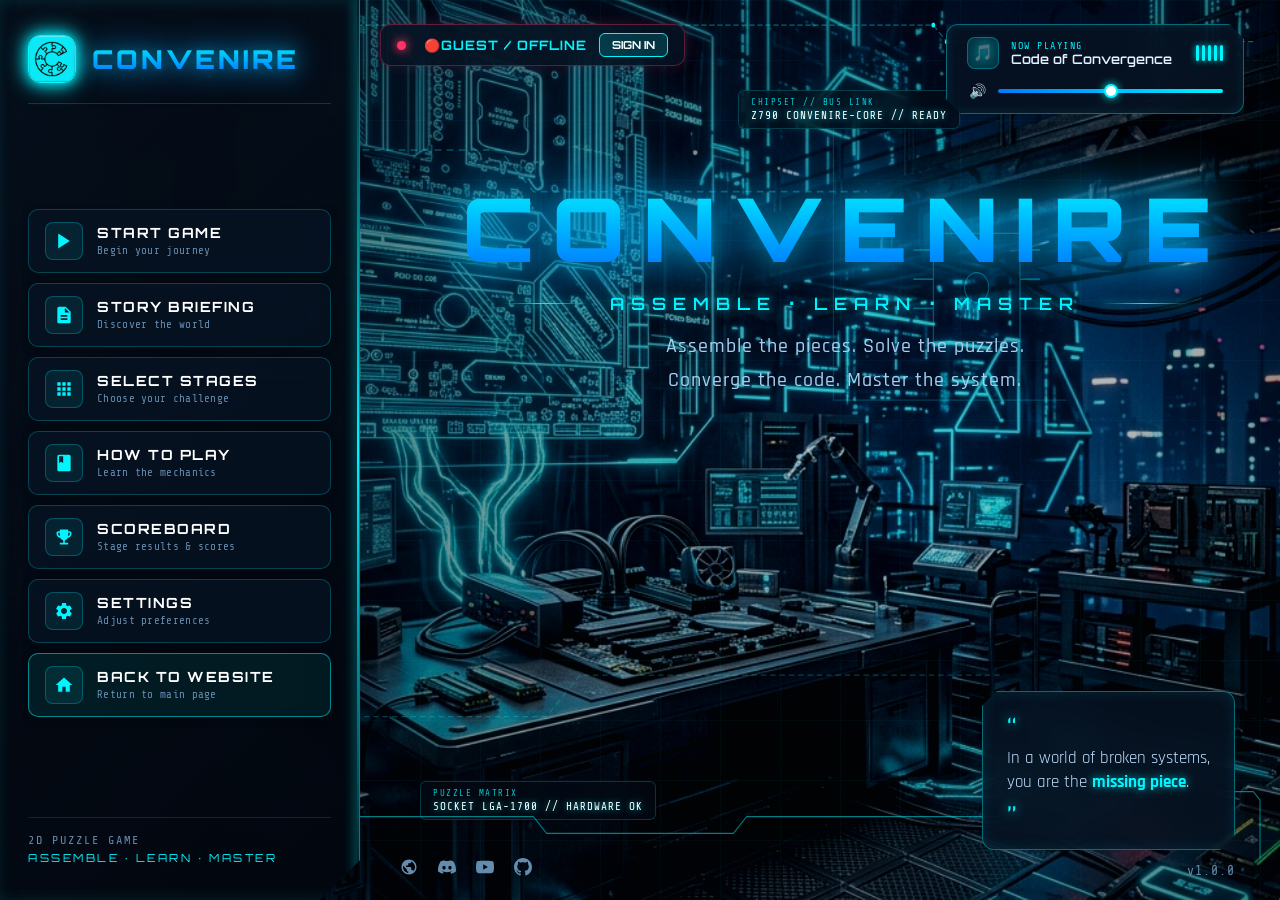
==== game/MainMenu.html @ f2be2317 "Rename game/index.html to MainMenu.html and website/index.html to website.html" ====
<!DOCTYPE html>
<html lang="en">

<head>
    <meta charset="UTF-8">
    <meta name="viewport" content="width=device-width, initial-scale=1.0">
    <title>CONVENIRE · Sci-Fi 2D Puzzle Game</title>
    <!-- Sci-Fi Google Fonts -->
    <link rel="preconnect" href="https://fonts.googleapis.com">
    <link rel="preconnect" href="https://fonts.gstatic.com" crossorigin>
    <link
        href="https://fonts.googleapis.com/css2?family=Orbitron:wght@400;600;700;800;900&family=Rajdhani:wght@500;600;700&family=Share+Tech+Mono&display=swap"
        rel="stylesheet">
    <link rel="stylesheet" href="css/style.css">
</head>

<body>
    <!-- Aura Gradient: "Phantom Arc" Background Container -->
    <div class="aura-bg">
        <div class="aura-layer-1" aria-hidden="true"></div>
        <div class="aura-layer-2" aria-hidden="true"></div>
        <div class="aura-layer-3" aria-hidden="true"></div>

        <!-- Game Content Wrapper (Sits above absolute blur layers) -->
        <div style="position: relative; z-index: 1;">
            <div class="premium-background-container">
                <div class="premium-bg-image">
                    <img src="images/cyber_hardware_bg.png" class="bg-fallback-img" alt="Background">
                </div>
                <video id="menuVideo" class="background-video-ambient" autoplay loop muted playsinline
                    poster="images/cyber_hardware_bg.png">
                    <source src="video/background-video.mp4" type="video/mp4">
                    <source src="video/video2.mp4" type="video/mp4">
                </video>
                <div class="video-overlay"></div>
                <div class="cyber-grid-overlay"></div>

                <!-- Motherboard Circuit Traces & Bus Pathways -->
                <svg class="motherboard-traces-svg" viewBox="0 0 1920 1080" preserveAspectRatio="none">
                    <!-- CPU Bus Pathways -->
                    <path class="trace-path path-animated-1" d="M 400 180 L 750 180 L 800 230 L 1300 230" fill="none"
                        stroke="rgba(0,245,255,0.3)" stroke-width="2" stroke-dasharray="10 8" />
                    <path class="trace-path path-animated-2" d="M 420 860 L 820 860 L 870 810 L 1500 810" fill="none"
                        stroke="rgba(0,245,255,0.25)" stroke-width="1.5" stroke-dasharray="8 6" />
                    <path class="trace-path" d="M 1250 120 L 1250 480 L 1600 480" fill="none"
                        stroke="rgba(0,245,255,0.2)" stroke-width="1.5" />

                    <!-- Motherboard Socket & Chip Pin Nodes -->
                    <g class="ic-chip-pins" opacity="0.35">
                        <rect x="1400" y="280" width="130" height="130" fill="none" stroke="#00f5ff"
                            stroke-width="1.5" />
                        <circle cx="1465" cy="345" r="18" fill="none" stroke="#00f5ff" stroke-width="1.5" />
                        <line x1="1370" y1="300" x2="1400" y2="300" stroke="#00f5ff" stroke-width="2" />
                        <line x1="1370" y1="335" x2="1400" y2="335" stroke="#00f5ff" stroke-width="2" />
                        <line x1="1370" y1="370" x2="1400" y2="370" stroke="#00f5ff" stroke-width="2" />
                        <line x1="1530" y1="300" x2="1560" y2="300" stroke="#00f5ff" stroke-width="2" />
                        <line x1="1530" y1="335" x2="1560" y2="335" stroke="#00f5ff" stroke-width="2" />
                        <line x1="1530" y1="370" x2="1560" y2="370" stroke="#00f5ff" stroke-width="2" />
                    </g>
                </svg>

                <!-- Motherboard Hardware Telemetry Background Readouts -->
                <div class="motherboard-telemetry">
                    <div class="telemetry-item item-top-right">
                        <span class="telemetry-label">CHIPSET // BUS LINK</span>
                        <span class="telemetry-val">Z790 CONVENIRE-CORE // READY</span>
                    </div>
                    <div class="telemetry-item item-bottom-mid">
                        <span class="telemetry-label">PUZZLE MATRIX</span>
                        <span class="telemetry-val">SOCKET LGA-1700 // HARDWARE OK</span>
                    </div>
                </div>
            </div>

            <!-- SVG Futuristic Sci-Fi HUD Wireframe Frame -->
            <svg class="hud-frame-svg" viewBox="0 0 1920 1080" preserveAspectRatio="none">
                <!-- Top right HUD bar accent -->
                <path d="M 380 30 L 1400 30 L 1420 50 L 1880 50" fill="none" stroke="#00f5ff" stroke-width="1.5"
                    opacity="0.4" stroke-dasharray="8 4" />
                <circle cx="1400" cy="30" r="3" fill="#00f5ff" />
                <circle cx="1420" cy="50" r="3" fill="#00f5ff" />

                <!-- Sidebar Outer Glowing HUD Border Line -->
                <path
                    d="M 30 30 L 330 30 L 360 60 L 360 145 L 340 160 L 340 230 L 360 245 L 360 980 L 330 1010 L 160 1010 L 140 1030 L 30 1030 Z"
                    fill="none" stroke="#00f5ff" stroke-width="2" opacity="0.75"
                    filter="drop-shadow(0 0 8px #00f5ff)" />

                <!-- Bottom Footer Wireframe Line -->
                <path
                    d="M 360 980 L 800 980 L 820 1000 L 1100 1000 L 1120 980 L 1500 980 L 1530 950 L 1880 950 L 1890 960 L 1890 1030"
                    fill="none" stroke="#00f5ff" stroke-width="1.5" opacity="0.5" />
            </svg>

            <div id="mapReveal" class="map-reveal hidden">
                <div class="map-reveal-text">Initializing Motherboard Parts...</div>
            </div>

            <audio id="backgroundMusic" loop>
                <source src="audio/kaya ni ah.mp3" type="audio/mpeg">
            </audio>

            <audio id="gameMusic" loop>
                <source src="audio/gameplay-music.mp3" type="audio/mpeg">
            </audio>

            <!-- Top Right Audio Player Widget -->
            <div class="audio-widget" id="audioWidget">
                <div class="audio-info">
                    <div class="audio-icon-badge">
                        <span class="audio-icon">🎵</span>
                    </div>
                    <div class="audio-meta">
                        <span class="audio-status">NOW PLAYING</span>
                        <span class="audio-title" id="audioTrackTitle">Code of Convergence</span>
                    </div>
                    <div class="equalizer-bars" id="equalizerBars">
                        <div class="eq-bar"></div>
                        <div class="eq-bar"></div>
                        <div class="eq-bar"></div>
                        <div class="eq-bar"></div>
                        <div class="eq-bar"></div>
                    </div>
                </div>
                <div class="audio-controls">
                    <button id="widgetMuteBtn" class="widget-mute-btn" title="Toggle Sound">🔊</button>
                    <input type="range" id="widgetVolumeSlider" min="0" max="100" value="50"
                        class="widget-volume-slider">
                </div>
            </div>

            <!-- Main Game Container / Screen -->
            <div class="game-container" id="gameContainer">

                <!-- Main Menu View -->
                <div id="mainMenu" class="main-menu-wrapper">

                    <!-- Left Cyberpunk Navigation Sidebar -->
                    <div class="cyber-sidebar">
                        <div class="sidebar-border-line"></div>

                        <!-- Logo Header -->
                        <div class="sidebar-logo">
                            <div class="logo-icon-box">
                                <img src="images/convenire_logo.png" class="logo-img" alt="CONVENIRE Puzzle Logo">
                            </div>
                            <div class="logo-text-box">
                                <span class="logo-title">CONVENIRE</span>
                            </div>
                        </div>

                        <!-- Navigation Buttons -->
                        <div class="menu-buttons">
                            <button id="startBtn" class="menu-btn">
                                <div class="btn-icon-wrapper">
                                    <svg class="btn-svg-icon" viewBox="0 0 24 24">
                                        <polygon points="5,3 19,12 5,21" fill="currentColor" />
                                    </svg>
                                </div>
                                <div class="btn-text">
                                    <span class="btn-title">START GAME</span>
                                    <span class="btn-sub">Begin your journey</span>
                                </div>
                            </button>

                            <button id="storyBtn" class="menu-btn">
                                <div class="btn-icon-wrapper">
                                    <svg class="btn-svg-icon" viewBox="0 0 24 24">
                                        <path
                                            d="M14 2H6c-1.1 0-1.99.9-1.99 2L4 20c0 1.1.89 2 1.99 2H18c1.1 0 2-.9 2-2V8l-6-6zm2 16H8v-2h8v2zm0-4H8v-2h8v2zm-3-5V3.5L18.5 9H13z"
                                            fill="currentColor" />
                                    </svg>
                                </div>
                                <div class="btn-text">
                                    <span class="btn-title">STORY BRIEFING</span>
                                    <span class="btn-sub">Discover the world</span>
                                </div>
                            </button>

                            <button id="stageSelectBtn" class="menu-btn">
                                <div class="btn-icon-wrapper">
                                    <svg class="btn-svg-icon" viewBox="0 0 24 24">
                                        <path
                                            d="M4 4h4v4H4zm6 0h4v4h-4zm6 0h4v4h-4zM4 10h4v4H4zm6 0h4v4h-4zm6 0h4v4h-4zM4 16h4v4H4zm6 0h4v4h-4zm6 0h4v4h-4z"
                                            fill="currentColor" />
                                    </svg>
                                </div>
                                <div class="btn-text">
                                    <span class="btn-title">SELECT STAGES</span>
                                    <span class="btn-sub">Choose your challenge</span>
                                </div>
                            </button>

                            <button id="aboutBtn" class="menu-btn">
                                <div class="btn-icon-wrapper">
                                    <svg class="btn-svg-icon" viewBox="0 0 24 24">
                                        <path
                                            d="M18 2H6c-1.1 0-2 .9-2 2v16c0 1.1.9 2 2 2h12c1.1 0 2-.9 2-2V4c0-1.1-.9-2-2-2zM6 4h5v8l-2.5-1.5L6 12V4z"
                                            fill="currentColor" />
                                    </svg>
                                </div>
                                <div class="btn-text">
                                    <span class="btn-title">HOW TO PLAY</span>
                                    <span class="btn-sub">Learn the mechanics</span>
                                </div>
                            </button>

                            <button id="scoringBtn" class="menu-btn">
                                <div class="btn-icon-wrapper">
                                    <svg class="btn-svg-icon" viewBox="0 0 24 24">
                                        <path
                                            d="M19 5h-2V3H7v2H5c-1.1 0-2 .9-2 2v1c0 2.55 1.92 4.63 4.39 4.94.63 1.5 1.98 2.63 3.61 2.96V19H7v2h10v-2h-4v-3.1c1.63-.33 2.98-1.46 3.61-2.96C19.08 12.63 21 10.55 21 8V7c0-1.1-.9-2-2-2zM5 8V7h2v3.82C5.84 10.4 5 9.3 5 8zm14 0c0 1.3-.84 2.4-2 2.82V7h2v1z"
                                            fill="currentColor" />
                                    </svg>
                                </div>
                                <div class="btn-text">
                                    <span class="btn-title">SCOREBOARD</span>
                                    <span class="btn-sub">Stage results & scores</span>
                                </div>
                            </button>

                            <button id="settingsBtn" class="menu-btn">
                                <div class="btn-icon-wrapper">
                                    <svg class="btn-svg-icon" viewBox="0 0 24 24">
                                        <path
                                            d="M19.14 12.94c.04-.3.06-.61.06-.94 0-.32-.02-.64-.07-.94l2.03-1.58c.18-.14.23-.41.12-.61l-1.92-3.32c-.12-.22-.37-.29-.59-.22l-2.39.96c-.5-.38-1.03-.7-1.62-.94l-.36-2.54c-.04-.24-.24-.41-.48-.41h-3.84c-.24 0-.43.17-.47.41l-.36 2.54c-.59.24-1.13.57-1.62.94l-2.39-.96c-.22-.08-.47 0-.59.22L2.74 8.87c-.12.21-.08.47.12.61l2.03 1.58c-.05.3-.09.63-.09.94s.02.64.07.94l-2.03 1.58c-.18.14-.23.41-.12.61l1.92 3.32c.12.22.37.29.59.22l2.39-.96c.5.38 1.03.7 1.62.94l.36 2.54c.05.24.24.41.48.41h3.84c.24 0 .44-.17.47-.41l.36-2.54c.59-.24 1.13-.56 1.62-.94l2.39.96c.22.08.47 0 .59-.22l1.92-3.32c.12-.22.07-.47-.12-.61l-2.01-1.58zM12 15.6c-1.98 0-3.6-1.62-3.6-3.6s1.62-3.6 3.6-3.6 3.6 1.62 3.6 3.6-1.62 3.6-3.6 3.6z"
                                            fill="currentColor" />
                                    </svg>
                                </div>
                                <div class="btn-text">
                                    <span class="btn-title">SETTINGS</span>
                                    <span class="btn-sub">Adjust preferences</span>
                                </div>
                            </button>

                            <a href="../website/website.html" class="menu-btn btn-home-nav" id="backToWebsiteBtn"
                                title="Return to Website Home">
                                <div class="btn-icon-wrapper">
                                    <svg class="btn-svg-icon" viewBox="0 0 24 24">
                                        <path d="M10 20v-6h4v6h5v-8h3L12 3 2 12h3v8z" fill="currentColor" />
                                    </svg>
                                </div>
                                <div class="btn-text">
                                    <span class="btn-title">BACK TO WEBSITE</span>
                                    <span class="btn-sub">Return to main page</span>
                                </div>
                            </a>
                        </div>

                        <!-- Sidebar Footer -->
                        <div class="sidebar-footer">
                            <div class="sidebar-tag">2D PUZZLE GAME</div>
                            <div class="sidebar-motto">ASSEMBLE · LEARN · MASTER</div>
                        </div>
                    </div>

                    <!-- Main Hero Showcase Content -->
                    <div class="hero-showcase">
                        <div class="hero-header">
                            <h1 class="main-title">CONVENIRE</h1>
                            <div class="title-divider">
                                <span class="divider-line"></span>
                                <span class="subtitle-text">ASSEMBLE · LEARN · MASTER</span>
                                <span class="divider-line"></span>
                            </div>
                            <div class="tagline-container">
                                <p>Assemble the pieces. Solve the puzzles.</p>
                                <p>Converge the code. Master the system.</p>
                            </div>
                        </div>
                    </div>

                    <!-- Bottom Right Quote Box -->
                    <div class="quote-box">
                        <span class="quote-mark">“</span>
                        <p class="quote-text">
                            In a world of broken systems,<br>
                            you are the <span class="highlight-cyan">missing piece</span>.
                        </p>
                        <span class="quote-mark-end">”</span>
                    </div>

                    <!-- Cyber Footer -->
                    <div class="cyber-footer">
                        <div class="social-links">
                            <a href="#" class="social-icon" title="Website"><svg width="18" height="18"
                                    viewBox="0 0 24 24" fill="currentColor">
                                    <path
                                        d="M12 2C6.48 2 2 6.48 2 12s4.48 10 10 10 10-4.48 10-10S17.52 2 12 2zm-1 17.93c-3.95-.49-7-3.85-7-7.93 0-.62.08-1.21.21-1.79L9 15v1c0 1.1.9 2 2 2v1.93zm6.9-2.54c-.26-.81-1-1.39-1.9-1.39h-1v-3c0-.55-.45-1-1-1H8v-2h2c.55 0 1-.45 1-1V7h2c1.1 0 2-.9 2-2v-.41c2.93 1.19 5 4.06 5 7.41 0 2.08-.8 3.97-2.1 5.39z" />
                                </svg></a>
                            <a href="#" class="social-icon" title="Discord"><svg width="18" height="18"
                                    viewBox="0 0 24 24" fill="currentColor">
                                    <path
                                        d="M20.317 4.37a19.791 19.791 0 0 0-4.885-1.515.074.074 0 0 0-.079.037c-.21.375-.444.864-.608 1.25a18.27 18.27 0 0 0-5.487 0 12.64 12.64 0 0 0-.617-1.25.077.077 0 0 0-.079-.037A19.736 19.736 0 0 0 3.677 4.37a.07.07 0 0 0-.032.027C.533 9.046-.32 13.58.099 18.057a.082.082 0 0 0 .031.057 19.9 19.9 0 0 0 5.993 3.03.078.078 0 0 0 .084-.028c.462-.63.874-1.295 1.226-1.994.021-.041.001-.09-.041-.106a13.107 13.107 0 0 1-1.872-.892.077.077 0 0 1-.008-.128 10.2 10.2 0 0 0 .372-.292.074.074 0 0 1 .077-.01c3.928 1.793 8.18 1.793 12.061 0a.074.074 0 0 1 .078.01c.12.098.246.198.373.292a.077.077 0 0 1-.006.127 12.299 12.299 0 0 1-1.873.892.077.077 0 0 0-.041.107c.36.698.772 1.362 1.225 1.993a.076.076 0 0 0 .084.028 19.839 19.839 0 0 0 6.002-3.03.077.077 0 0 0 .032-.054c.5-5.177-.838-9.674-3.549-13.66a.061.061 0 0 0-.031-.028zM8.02 15.33c-1.183 0-2.157-1.085-2.157-2.419 0-1.333.956-2.419 2.157-2.419 1.21 0 2.176 1.096 2.157 2.42 0 1.333-.956 2.418-2.157 2.418zm7.975 0c-1.183 0-2.157-1.085-2.157-2.419 0-1.333.955-2.419 2.157-2.419 1.21 0 2.176 1.096 2.157 2.42 0 1.333-.946 2.418-2.157 2.418z" />
                                </svg></a>
                            <a href="#" class="social-icon" title="YouTube"><svg width="18" height="18"
                                    viewBox="0 0 24 24" fill="currentColor">
                                    <path
                                        d="M23.498 6.186a3.016 3.016 0 0 0-2.122-2.136C19.505 3.545 12 3.545 12 3.545s-7.505 0-9.377.505A3.017 3.017 0 0 0 .502 6.186C0 8.07 0 12 0 12s0 3.93.502 5.814a3.016 3.016 0 0 0 2.122 2.136c1.871.505 9.376.505 9.376.505s7.505 0 9.377-.505a3.015 3.015 0 0 0 2.122-2.136C24 15.93 24 12 24 12s0-3.93-.502-5.814zM9.545 15.568V8.432L15.818 12l-6.273 3.568z" />
                                </svg></a>
                            <a href="#" class="social-icon" title="GitHub"><svg width="18" height="18"
                                    viewBox="0 0 24 24" fill="currentColor">
                                    <path
                                        d="M12 0C5.37 0 0 5.37 0 12c0 5.31 3.435 9.795 8.205 11.385.6.105.825-.255.825-.57 0-.285-.015-1.23-.015-2.235-3.015.555-3.795-.735-4.035-1.41-.135-.345-.72-1.41-1.23-1.695-.42-.225-1.02-.78-.015-.795.945-.015 1.62.87 1.845 1.23 1.08 1.815 2.805 1.305 3.495.99.105-.78.42-1.305.765-1.605-2.67-.3-5.46-1.335-5.46-5.925 0-1.305.465-2.385 1.23-3.225-.12-.3-.54-1.53.12-3.18 0 0 1.005-.315 3.3 1.23.96-.27 1.98-.405 3-.405s2.04.135 3 .405c2.295-1.56 3.3-1.23 3.3-1.23.66 1.65.24 2.88.12 3.18.765.84 1.23 1.905 1.23 3.225 0 4.605-2.805 5.625-5.475 5.925.435.375.81 1.095.81 2.22 0 1.605-.015 2.895-.015 3.3 0 .315.225.69.825.57A12.02 12.02 0 0 0 24 12c0-6.63-5.37-12-12-12z" />
                                </svg></a>
                        </div>
                        <div class="version-tag">v1.0.0</div>
                    </div>

                </div>

                <!-- Modals and Overlays -->
                <div id="settingsPanel" class="settings-panel hidden">
                    <div class="modal-cyber-frame">
                        <h2>⚙️ SETTINGS</h2>
                        <div class="music-option" id="musicVolumeArea">
                            <span>🎵 BACKGROUND MUSIC</span>
                            <div class="volume-control">
                                <div class="volume-slider-container">
                                    <input type="range" id="volumeSlider" min="0" max="100" value="50"
                                        class="volume-slider">
                                    <span id="volumeValue" class="volume-value">50%</span>
                                </div>
                                <div class="volume-buttons">
                                    <button id="muteBtn" class="volume-btn">🔊 Mute</button>
                                </div>
                            </div>
                        </div>
                        <button class="back-btn" id="backFromSettings">← BACK TO MENU</button>
                    </div>
                </div>

                <div id="stageMenu" class="stage-panel hidden">
                    <div class="modal-cyber-frame select-stage-cyber-frame">
                        <!-- Cyber Reticle Corners -->
                        <div class="hud-corner top-left"></div>
                        <div class="hud-corner top-right"></div>
                        <div class="hud-corner bottom-left"></div>
                        <div class="hud-corner bottom-right"></div>

                        <div class="stage-menu-header">
                            <div class="stage-badge-tag">
                                <span class="pulse-dot"></span>
                                <span>CSS NC II • HARDWARE & NETWORKING SIMULATION DECK</span>
                            </div>
                            <h2 class="stage-menu-title">SELECT TRAINING STAGE</h2>
                            <p class="stage-menu-sub">Choose an assessment module to test component assembly, rear I/O
                                port recognition, or Cat6 network cable crimping.</p>
                        </div>

                        <div class="stage-grid" id="stageGrid"></div>

                        <div class="stage-menu-footer">
                            <button id="backToMenuFromStage" class="cyber-back-btn">
                                <span class="back-arrow">⬅</span>
                                <span class="back-text">RETURN TO MAIN MENU</span>
                                <span class="back-key">[ESC]</span>
                            </button>
                        </div>
                    </div>
                </div>

                <!-- SIMPLE GAME SCOREBOARD MODAL -->
                <div id="scoringPanel" class="scoring-panel hidden">
                    <div class="modal-cyber-frame simple-score-modal-frame">
                        <h2>🏆 HIGH SCORES & RESULTS</h2>

                        <!-- Player Score Card -->
                        <div class="simple-player-card">
                            <div class="simple-player-top">
                                <div class="simple-player-info">
                                    <span class="player-icon" id="playerCardAvatar">👨‍💻</span>
                                    <div>
                                        <h3 id="playerCardName">GUEST TECHNICIAN</h3>
                                        <span class="player-sub-text" id="playerCardMeta">Student ID: Guest</span>
                                    </div>
                                </div>
                                <div class="simple-player-rank" id="playerRankBadgeBox">
                                    <span class="rank-grade" id="playerRankGrade">GRADE C</span>
                                    <span class="rank-title" id="playerRankTitle">Junior Apprentice</span>
                                </div>
                            </div>

                            <!-- 3 Stage Score Rows -->
                            <div class="simple-score-rows">
                                <div class="simple-score-row">
                                    <div class="row-left">
                                        <span class="stage-tag">STAGE 1</span>
                                        <span class="stage-name">Motherboard Assembly</span>
                                    </div>
                                    <div class="row-right">
                                        <span class="stage-score" id="playerStg1Score">0 / 105 PTS</span>
                                        <span class="stage-status status-incomplete" id="playerStg1Status">🔒
                                            Incomplete</span>
                                    </div>
                                </div>

                                <div class="simple-score-row">
                                    <div class="row-left">
                                        <span class="stage-tag">STAGE 2</span>
                                        <span class="stage-name">Back Panel & Ports</span>
                                    </div>
                                    <div class="row-right">
                                        <span class="stage-score" id="playerStg2Score">0 / 250 PTS</span>
                                        <span class="stage-status status-incomplete" id="playerStg2Status">🔒
                                            Incomplete</span>
                                    </div>
                                </div>

                                <div class="simple-score-row">
                                    <div class="row-left">
                                        <span class="stage-tag">STAGE 3</span>
                                        <span class="stage-name">RJ-45 Cable Crimping</span>
                                    </div>
                                    <div class="row-right">
                                        <span class="stage-score" id="playerStg3Score">0 / 100 PTS</span>
                                        <span class="stage-status status-incomplete" id="playerStg3Status">🔒
                                            Incomplete</span>
                                    </div>
                                </div>
                            </div>

                            <!-- Total Score Display -->
                            <div class="simple-total-box">
                                <div class="total-label-box">
                                    <span class="total-label">TOTAL SCORE</span>
                                    <span class="total-max">Max Possible: 300 PTS</span>
                                </div>
                                <div class="total-score-val" id="playerGrandTotal">0 PTS</div>
                            </div>
                        </div>

                        <!-- Simple Stage Points Summary -->
                        <div class="simple-scoring-rules">
                            <div class="rule-chip"><span>🖥️ Stage 1:</span> <strong>100 pts</strong></div>
                            <div class="rule-chip"><span>🔌 Stage 2:</span> <strong>100 pts</strong></div>
                            <div class="rule-chip"><span>✂️ Stage 3:</span> <strong>100 pts</strong></div>
                            <div class="rule-chip highlight-chip"><span>🏆 Total:</span> <strong>300 pts</strong></div>
                        </div>

                        <!-- Top High Scores Leaderboard Table -->
                        <div class="simple-leaderboard-box">
                            <div class="leaderboard-header-row">
                                <span class="leaderboard-title">🥇 CLASSROOM HIGH SCORES</span>
                                <span class="leaderboard-subtitle">Live Student Leaderboard</span>
                            </div>
                            <div class="simple-leaderboard-table-wrap">
                                <table class="simple-lb-table">
                                    <thead>
                                        <tr>
                                            <th>RANK</th>
                                            <th>STUDENT</th>
                                            <th>SEC</th>
                                            <th>STG 1</th>
                                            <th>STG 2</th>
                                            <th>STG 3</th>
                                            <th>TOTAL</th>
                                            <th>GRADE</th>
                                        </tr>
                                    </thead>
                                    <tbody id="simpleLeaderboardList">
                                        <!-- Populated dynamically by script.js -->
                                    </tbody>
                                </table>
                            </div>
                        </div>

                        <div class="back-row">
                            <button class="back-btn" id="backToMenuFromScoring">⬅ BACK TO MENU</button>
                        </div>
                    </div>
                </div>

                <!-- INTERACTIVE ACADEMY TUTORIAL & HOW TO PLAY MODAL -->
                <div id="instructionsPanel" class="instructions-panel hidden">
                    <div class="modal-cyber-frame tutorial-modal-frame">
                        <div class="tut-modal-header">
                            <div class="tut-header-tag">CONVENIRE SYSTEM SERVICING ACADEMY · OPERATION MANUAL</div>
                            <h2 class="tut-modal-title">⚡ HOW TO PLAY & HARDWARE TUTORIAL</h2>
                        </div>

                        <!-- Navigation Tabs -->
                        <div class="tut-tabs-navbar">
                            <button class="tut-tab-btn active" data-tab="tabStage1">🖥️ STAGE 1: MOTHERBOARD</button>
                            <button class="tut-tab-btn" data-tab="tabStage2">🔌 STAGE 2: REAR I/O PORTS</button>
                            <button class="tut-tab-btn" data-tab="tabStage3">✂️ STAGE 3: CABLE CRIMPING</button>
                            <button class="tut-tab-btn" data-tab="tabControls">🎮 CONTROLS & RULES</button>
                            <button class="tut-tab-btn" data-tab="tabScoring">🏆 SCORING SYSTEM</button>
                        </div>

                        <!-- TAB 1: STAGE 1 (MOTHERBOARD ASSEMBLY) -->
                        <div class="tut-tab-pane active" id="tabStage1">
                            <div class="tut-pane-grid">
                                <div class="tut-guide-content">
                                    <div class="tut-section-title">STAGE 1: MOTHERBOARD HARDWARE SPEEDRUN</div>
                                    <p class="tut-desc-text">Drag physical computer hardware from the inventory dock and
                                        mount them into exact corresponding motherboard sockets. The faster you drop
                                        correct
                                        components before time runs out, the higher your speed bonus score!</p>

                                    <div class="tut-key-specs-grid">
                                        <div class="tut-spec-card">
                                            <div class="spec-card-icon">🧠</div>
                                            <div class="spec-card-info">
                                                <strong>Intel Core i9 Desktop CPU</strong>
                                                <span>Socket: LGA-1700 Central Matrix. Align triangle corner.</span>
                                            </div>
                                        </div>
                                        <div class="tut-spec-card">
                                            <div class="spec-card-icon">⚡</div>
                                            <div class="spec-card-info">
                                                <strong>DDR5 High-Speed RAM</strong>
                                                <span>Slots: Dual Channel DIMM slots next to the CPU socket.</span>
                                            </div>
                                        </div>
                                        <div class="tut-spec-card">
                                            <div class="spec-card-icon">🎮</div>
                                            <div class="spec-card-info">
                                                <strong>GeForce RTX Dedicated GPU</strong>
                                                <span>Slot: Primary PCIe x16 Reinforced Steel Slot.</span>
                                            </div>
                                        </div>
                                        <div class="tut-spec-card">
                                            <div class="spec-card-icon">🔌</div>
                                            <div class="spec-card-info">
                                                <strong>Power & SATA Links</strong>
                                                <span>24-Pin ATX Power, 4-Pin CPU 12V EPS, and SATA 6Gbps Data
                                                    Cable.</span>
                                            </div>
                                        </div>
                                    </div>
                                </div>

                                <div class="tut-live-demo-viewport">
                                    <div class="demo-viewport-box" id="stage1DemoBox">
                                        <div class="demo-viewport-badge">LIVE HAND SIMULATION</div>
                                        <div class="demo-motherboard-sim">
                                            <div class="demo-dock-col">
                                                <div class="demo-hardware-item" id="simCpuItem">
                                                    <img src="images/cpu.png" alt="CPU">
                                                    <span>Core i9</span>
                                                </div>
                                                <div class="demo-hardware-item" id="simRamItem">
                                                    <img src="images/RAM.png" alt="RAM">
                                                    <span>DDR5 RAM</span>
                                                </div>
                                                <div class="demo-hardware-item" id="simGpuItem">
                                                    <img src="images/GPU.png" alt="GPU">
                                                    <span>RTX GPU</span>
                                                </div>
                                            </div>
                                            <div class="demo-board-target-area">
                                                <div class="demo-drop-socket" id="simCpuSocket"
                                                    data-name="CPU SOCKET (LGA-1700)">
                                                    <span>CPU SOCKET</span>
                                                </div>
                                                <div class="demo-drop-socket" id="simRamSocket"
                                                    data-name="DDR5 DIMM_A2">
                                                    <span>DIMM_A2</span>
                                                </div>
                                                <div class="demo-drop-socket" id="simGpuSocket"
                                                    data-name="PCIe 5.0 x16">
                                                    <span>PCIe x16</span>
                                                </div>
                                            </div>
                                        </div>
                                        <button class="btn-launch-demo" id="btnRunStage1Demo">
                                            <span>✋</span> WATCH ANIMATED HAND DEMO
                                        </button>
                                    </div>
                                </div>
                            </div>
                        </div>

                        <!-- TAB 2: STAGE 2 (BACK PANEL CHALLENGE) -->
                        <div class="tut-tab-pane" id="tabStage2">
                            <div class="tut-pane-grid">
                                <div class="tut-guide-content">
                                    <div class="tut-section-title">STAGE 2: REAR I/O BACK PANEL SPEEDRUN</div>
                                    <p class="tut-desc-text">Identify and connect 10 peripheral cables to the rear
                                        motherboard shield. The faster you drop correct components before time runs out,
                                        the higher your speed bonus score!</p>

                                    <div class="tut-key-specs-grid">
                                        <div class="tut-spec-card">
                                            <div class="spec-card-icon">🖱️</div>
                                            <div class="spec-card-info">
                                                <strong>PS/2 Mouse & Keyboard</strong>
                                                <span>Color-coded mini-DIN: Purple = Keyboard, Green = Mouse.</span>
                                            </div>
                                        </div>
                                        <div class="tut-spec-card">
                                            <div class="spec-card-icon">📺</div>
                                            <div class="spec-card-info">
                                                <strong>HDMI, DVI & VGA Video</strong>
                                                <span>Digital HDMI/DVI and Analog DE-15 15-pin Blue VGA port.</span>
                                            </div>
                                        </div>
                                        <div class="tut-spec-card">
                                            <div class="spec-card-icon">🌐</div>
                                            <div class="spec-card-info">
                                                <strong>Ethernet & USB 2.0/3.0</strong>
                                                <span>RJ-45 8P8C Network Jack & Universal Serial Bus ports.</span>
                                            </div>
                                        </div>
                                        <div class="tut-spec-card">
                                            <div class="spec-card-icon">🎧</div>
                                            <div class="spec-card-info">
                                                <strong>3.5mm HD Audio Jacks</strong>
                                                <span>Lime Green = Stereo Line Out/Speakers, Pink = Microphone
                                                    In.</span>
                                            </div>
                                        </div>
                                    </div>
                                </div>

                                <div class="tut-live-demo-viewport">
                                    <div class="demo-viewport-box" id="stage2DemoBox">
                                        <div class="demo-viewport-badge">LIVE HAND SIMULATION</div>
                                        <div class="demo-motherboard-sim">
                                            <div class="demo-dock-col">
                                                <div class="demo-hardware-item" id="simUsbItem">
                                                    <img src="images/usb.png" alt="USB">
                                                    <span>USB 3.0</span>
                                                </div>
                                                <div class="demo-hardware-item" id="simHdmiItem">
                                                    <img src="images/hdmi.png" alt="HDMI">
                                                    <span>HDMI</span>
                                                </div>
                                                <div class="demo-hardware-item" id="simEthItem">
                                                    <img src="images/ethernet.png" alt="LAN">
                                                    <span>Ethernet</span>
                                                </div>
                                            </div>
                                            <div class="demo-board-target-area">
                                                <div class="demo-drop-socket" id="simUsbSocket"
                                                    data-name="USB 3.0 Port">
                                                    <span>USB PORT</span>
                                                </div>
                                                <div class="demo-drop-socket" id="simHdmiSocket"
                                                    data-name="HDMI 2.1 Output">
                                                    <span>HDMI OUT</span>
                                                </div>
                                                <div class="demo-drop-socket" id="simEthSocket"
                                                    data-name="RJ-45 Gigabit LAN">
                                                    <span>LAN RJ-45</span>
                                                </div>
                                            </div>
                                        </div>
                                        <button class="btn-launch-demo" id="btnRunStage2Demo">
                                            <span>✋</span> WATCH BACK PANEL DEMO
                                        </button>
                                    </div>
                                </div>
                            </div>
                        </div>

                        <!-- TAB 3: STAGE 3 (RJ-45 CABLE CRIMPING) -->
                        <div class="tut-tab-pane" id="tabStage3">
                            <div class="tut-pane-full">
                                <div class="tut-section-title">STAGE 3: 5-STEP RJ-45 MODULAR CABLE CRIMPING</div>
                                <p class="tut-desc-text">Simulate authentic NCII standard network cable fabrication
                                    following the official T568B telecommunications standard.</p>

                                <div class="crimping-steps-carousel">
                                    <div class="crimp-step-card">
                                        <div class="crimp-step-num">STEP 01</div>
                                        <h4>STRIP JACKET</h4>
                                        <p>Rotate cable stripper around outer PVC sheath. Carefully slide off jacket
                                            without nicking the 4 twisted copper pairs.</p>
                                    </div>
                                    <div class="crimp-step-card">
                                        <div class="crimp-step-num">STEP 02</div>
                                        <h4>UNPAIR & ALIGN</h4>
                                        <p>Untwist wire pairs and arrange left-to-right according to
                                            <strong>T568B</strong>:
                                        </p>
                                        <div class="t568b-wire-list">
                                            <span class="wire-tag tag-wo">1. W-Org</span>
                                            <span class="wire-tag tag-o">2. Orange</span>
                                            <span class="wire-tag tag-wg">3. W-Grn</span>
                                            <span class="wire-tag tag-b">4. Blue</span>
                                            <span class="wire-tag tag-wb">5. W-Blu</span>
                                            <span class="wire-tag tag-g">6. Green</span>
                                            <span class="wire-tag tag-wbr">7. W-Brn</span>
                                            <span class="wire-tag tag-br">8. Brown</span>
                                        </div>
                                    </div>
                                    <div class="crimp-step-card">
                                        <div class="crimp-step-num">STEP 03</div>
                                        <h4>FLUSH TRIM</h4>
                                        <p>Flatten wires into a parallel ribbon and cut flush at a 90° angle, leaving
                                            exactly 1/2 inch (12-14mm) exposed length.</p>
                                    </div>
                                    <div class="crimp-step-card">
                                        <div class="crimp-step-num">STEP 04</div>
                                        <h4>PLUG INSERTION</h4>
                                        <p>Slide aligned wires into transparent RJ-45 8P8C modular plug with golden pins
                                            facing up until copper reaches the tip.</p>
                                    </div>
                                    <div class="crimp-step-card">
                                        <div class="crimp-step-num">STEP 05</div>
                                        <h4>RATCHET CRIMP</h4>
                                        <p>Insert plug into 8P die and squeeze ratchet handles firmly until tool
                                            completes full cycle to drive gold pins into copper conductors.</p>
                                    </div>
                                </div>
                            </div>
                        </div>

                        <!-- TAB 4: CONTROLS & SHORTCUTS -->
                        <div class="tut-tab-pane" id="tabControls">
                            <div class="tut-pane-full">
                                <div class="tut-section-title">COMMAND HOTKEYS & GAMEPLAY RULES</div>
                                <div class="shortcuts-grid">
                                    <div class="shortcut-card">
                                        <span class="shortcut-key">SPACEBAR</span>
                                        <div class="shortcut-desc">
                                            <strong>Master Power Trigger</strong>
                                            <span>Initiates motherboard boot sequence and validates all placed
                                                components.</span>
                                        </div>
                                    </div>
                                    <div class="shortcut-card">
                                        <span class="shortcut-key">R</span>
                                        <div class="shortcut-desc">
                                            <strong>Reset Stage</strong>
                                            <span>Clears component placements and returns hardware to inventory.</span>
                                        </div>
                                    </div>
                                    <div class="shortcut-card">
                                        <span class="shortcut-key">S</span>
                                        <div class="shortcut-desc">
                                            <strong>Story Briefing</strong>
                                            <span>Opens lore briefing dialogue for the current hardware mission.</span>
                                        </div>
                                    </div>
                                    <div class="shortcut-card">
                                        <span class="shortcut-key">ESC</span>
                                        <div class="shortcut-desc">
                                            <strong>Return to Menu</strong>
                                            <span>Exits stage and returns to the Convenire main hub.</span>
                                        </div>
                                    </div>
                                    <div class="shortcut-card">
                                        <span class="shortcut-key">MOUSE DRAG</span>
                                        <div class="shortcut-desc">
                                            <strong>Hardware Placement</strong>
                                            <span>Click and drag hardware components from dock into matching motherboard
                                                slots.</span>
                                        </div>
                                    </div>
                                    <div class="shortcut-card">
                                        <span class="shortcut-key">ENTER</span>
                                        <div class="shortcut-desc">
                                            <strong>Next Stage</strong>
                                            <span>Proceed to the next stage upon achieving victory.</span>
                                        </div>
                                    </div>
                                </div>
                            </div>
                        </div>

                        <!-- TAB 5: SCORING MATRIX & GRADING -->
                        <div class="tut-tab-pane" id="tabScoring">
                            <div class="tut-pane-full">
                                <div class="tut-section-title">🏆 SCORING FORMULAS & MAXIMUM POINT MATRIX</div>
                                <p class="tut-desc-text">Each stage awards points based on precision and mastery.
                                    The total maximum possible score is <strong>300 Points</strong>.</p>

                                <div class="tut-key-specs-grid" style="margin-top: 15px;">
                                    <div class="tut-spec-card">
                                        <div class="spec-card-icon">🖥️</div>
                                        <div class="spec-card-info">
                                            <strong>Stage 1: Motherboard (100 pts max)</strong>
                                            <span>+5 pts per socket + up to +5 Speed Bonus (70 pts max) + 10 pts POST +
                                                up to +20 Time Bonus!</span>
                                        </div>
                                    </div>
                                    <div class="tut-spec-card">
                                        <div class="spec-card-icon">🔌</div>
                                        <div class="spec-card-info">
                                            <strong>Stage 2: Rear I/O (100 pts max)</strong>
                                            <span>+4 pts per port + up to +3 Speed Bonus (70 pts max) + 10 pts POST + up
                                                to +20 Time Bonus!</span>
                                        </div>
                                    </div>
                                    <div class="tut-spec-card">
                                        <div class="spec-card-icon">✂️</div>
                                        <div class="spec-card-info">
                                            <strong>Stage 3: RJ45 Crimping (100 pts max)</strong>
                                            <span>+3 pts per pin (48 pts) + 12 pts Continuity Pass + 8 pts per Quiz Q
                                                (40 pts max).</span>
                                        </div>
                                    </div>
                                    <div class="tut-spec-card" style="border-color: var(--cyan-primary);">
                                        <div class="spec-card-icon">🌟</div>
                                        <div class="spec-card-info">
                                            <strong>Grand Total: 300 Points (100%)</strong>
                                            <span>Score 270+ pts to earn the prestigious Master Systems Architect
                                                title!</span>
                                        </div>
                                    </div>
                                </div>
                            </div>
                        </div>

                        <!-- Modal Footer -->
                        <div class="tut-modal-footer">
                            <button class="tut-back-btn" id="backToMenuFromIns">⬅ BACK TO MENU</button>
                        </div>
                    </div>
                </div>
            </div>

            <!-- User Session Top Badge -->
            <div id="userSessionBadge" class="user-session-badge user-offline">
                <span class="status-pulse-dot offline"></span>
                <span id="userBadgeText" class="badge-text">🔴 GUEST / OFFLINE</span>
                <button id="userAuthBtn" class="user-auth-btn">SIGN IN</button>
            </div>

            <!-- AUTHENTICATION MODAL (STUDENT / ADMIN LOGIN & REGISTRATION) -->
            <div id="authModal" class="auth-overlay hidden">
                <div class="auth-modal-box">
                    <button class="auth-close-btn" id="closeAuthModal">×</button>

                    <div class="auth-header-tag">NCII · SYSTEMS SERVICING TRAINER</div>
                    <h1 class="auth-modal-title" id="authTitle">CONVENIRE</h1>
                    <p class="auth-subtitle" id="authSubtitle">Assemble. Connect. Terminate. Sign In to continue.</p>

                    <!-- UNIFIED LOGIN FORM (STUDENT & ADMIN AUTO-ROLE IDENTIFICATION) -->
                    <form id="unifiedLoginForm" class="auth-form">
                        <div id="loginErrorMessage" class="auth-error-badge hidden">
                            <span class="error-icon">⚠️</span>
                            <span id="loginErrorText" class="error-text">Invalid credentials!</span>
                        </div>

                        <div class="form-group">
                            <label class="form-label">USERNAME</label>
                            <input type="text" id="loginUsername" class="auth-input"
                                placeholder="Username or Student ID" required autocomplete="off">
                        </div>
                        <div class="form-group">
                            <label class="form-label">PASSWORD</label>
                            <input type="password" id="loginPassword" class="auth-input" placeholder="••••••••"
                                required>
                        </div>
                        <button type="submit" class="auth-submit-btn" id="loginSubmitBtn">SIGN IN</button>
                        <div class="auth-switch-text">
                            Don't have a student account? <a href="#" class="auth-link" id="switchToRegister">Create
                                Student Account</a>
                        </div>
                    </form>

                    <!-- Create Account (Student Registration) Form -->
                    <form id="registerForm" class="auth-form hidden">
                        <div class="form-row-2">
                            <div class="form-group">
                                <label class="form-label">FIRST NAME</label>
                                <input type="text" id="regFirstName" class="auth-input" placeholder="First Name"
                                    required>
                            </div>
                            <div class="form-group">
                                <label class="form-label">LAST NAME</label>
                                <input type="text" id="regLastName" class="auth-input" placeholder="Last Name" required>
                            </div>
                        </div>
                        <div class="form-group">
                            <label class="form-label">STUDENT ID</label>
                            <input type="text" id="regStudentId" class="auth-input" placeholder="Student ID" required>
                        </div>
                        <div class="form-group">
                            <label class="form-label">SECTION</label>
                            <select id="regSection" class="auth-select" required>
                                <option value="" disabled selected>Select Section</option>
                                <option value="1A">1A</option>
                                <option value="1B">1B</option>
                                <option value="1C">1C</option>
                                <option value="2A">2A</option>
                                <option value="2B">2B</option>
                                <option value="2C">2C</option>
                                <option value="3A">3A</option>
                                <option value="3B">3B</option>
                                <option value="4A">4A</option>
                                <option value="4B">4B</option>
                            </select>
                        </div>
                        <div class="form-group">
                            <label class="form-label">PASSWORD</label>
                            <input type="password" id="regPass" class="auth-input" placeholder="••••••••" required>
                        </div>
                        <div class="form-group">
                            <label class="form-label">CONFIRM PASSWORD</label>
                            <input type="password" id="regConfirmPass" class="auth-input" placeholder="••••••••"
                                required>
                            <span class="input-note">Must match the password above.</span>
                        </div>
                        <button type="submit" class="auth-submit-btn">CREATE ACCOUNT</button>
                        <div class="auth-switch-text">
                            Already have an account? <a href="#" class="auth-link" id="switchToLogin">Sign In</a>
                        </div>
                    </form>

                    <div class="auth-modal-footer">CONVENIRE SYSTEM SERVICING TRAINER · ROLE-BASED ACCESS CONTROL</div>
                </div>
            </div>

            <!-- Custom Cyber Alert Modal (In-Game Notice) -->
            <div class="custom-alert" id="alertBox">
                <div class="custom-alert-box">
                    <div class="alert-icon-ring" id="alertIconRing">⚡</div>
                    <h2 id="alertTitle">SYSTEM ALERT</h2>
                    <p id="alertMsg">Message goes here</p>
                    <button class="alert-confirm-btn" id="alertConfirmBtn" onclick="closeAlert()">ACKNOWLEDGE</button>
                </div>
            </div>

            <!-- Custom Cyber Confirm Modal (In-Game Confirmation e.g. Log Out) -->
            <div class="custom-alert" id="confirmModalBox">
                <div class="custom-alert-box confirm-box">
                    <div class="alert-icon-ring" id="confirmIconRing"
                        style="border-color: #ff3366; color: #ff3366; text-shadow: 0 0 10px #ff3366;">⚠️</div>
                    <h2 id="confirmTitle" style="color: #ff3366;">LOG OUT CONFIRMATION</h2>
                    <p id="confirmMsg">Logged in as Player. Would you like to Log Out?</p>
                    <div class="confirm-btn-row">
                        <button class="confirm-action-btn" id="confirmOkBtn">LOG OUT</button>
                        <button class="confirm-cancel-btn" id="confirmCancelBtn">CANCEL</button>
                    </div>
                </div>
            </div>

            <script src="javascript/storyEngine.js?v=20261002b"></script>
            <script src="javascript/authEngine.js?v=20261002b"></script>
            <script src="javascript/tutorialEngine.js?v=20261002b"></script>
            <script src="javascript/cyberVideoEngine.js?v=20261002b"></script>
            <script src="javascript/script.js?v=20261002b"></script>
</body>

</html>
---- game/css/style.css ----
/* CONVENIRE - Ultra-Premium Sci-Fi Cyberpunk UI Design System */

* {
    box-sizing: border-box;
    margin: 0;
    padding: 0;
    user-select: none;
}

/* Utility: hide elements toggled by JavaScript */
.hidden {
    display: none !important;
}

:root {
    --cyan-primary: #00f5ff;
    --cyan-glow: rgba(0, 245, 255, 0.75);
    --blue-accent: #007bff;
    --blue-glow: rgba(0, 123, 255, 0.5);
    --bg-dark: #02060e;
    --panel-bg: rgba(6, 16, 30, 0.88);
    --border-cyan: rgba(0, 245, 255, 0.4);
    --text-muted: #648cae;
    --text-bright: #e2f1ff;
    --font-heading: 'Orbitron', system-ui, sans-serif;
    --font-body: 'Rajdhani', system-ui, sans-serif;
    --font-mono: 'Share Tech Mono', monospace;
}

body,
html {
    width: 100vw;
    min-height: 100vh;
    background-color: #100e0b !important;
    font-family: var(--font-body);
    color: var(--text-bright);
}

/* Phantom Arc - Aura Gradient Background System */
.aura-bg {
    position: relative;
    overflow: hidden;
    min-height: 100vh;
    width: 100%;
    /* NO background-color - layers blend against body */
}

/* Layer 1 - screen */
.aura-layer-1 {
    position: absolute;
    inset: 0;
    background: radial-gradient(ellipse 120% 145% at 50% -50%, rgba(0, 0, 0, 0) 60%, rgb(12, 24, 210) 78%, rgba(0, 0, 0, 0) 85%);
    mix-blend-mode: screen;
    filter: blur(72px);
    transform: translateZ(0);
    will-change: transform;
    pointer-events: none;
    z-index: 0;
}

/* Layer 2 - screen */
.aura-layer-2 {
    position: absolute;
    inset: 0;
    background: radial-gradient(ellipse 120% 145% at 50% -50%, rgba(0, 0, 0, 0) 55%, rgba(12, 24, 210, 0.4) 80%, rgba(0, 0, 0, 0) 100%);
    mix-blend-mode: screen;
    filter: blur(252px);
    opacity: 0.9;
    transform: translateZ(0);
    will-change: transform;
    pointer-events: none;
    z-index: 0;
}

/* Layer 3 - lighten */
.aura-layer-3 {
    position: absolute;
    inset: 0;
    background: radial-gradient(ellipse 120% 145% at 50% -50%, rgba(0, 0, 0, 0) 83.5%, #c8a8a6 84.5%, rgba(0, 0, 0, 0) 85.5%);
    mix-blend-mode: lighten;
    filter: blur(72px);
    opacity: 0.8;
    transform: translateZ(0);
    will-change: transform;
    pointer-events: none;
    z-index: 0;
}

@media (max-width: 768px) {
    .aura-layer-1 {
        filter: blur(50px);
    }

    .aura-layer-2 {
        filter: blur(175px);
    }

    .aura-layer-3 {
        filter: blur(50px);
    }
}

/* PREMIUM FUTURISTIC 3D BACKGROUND LAYER */
.premium-background-container {
    position: fixed;
    inset: 0;
    z-index: -5;
    overflow: hidden;
}

.premium-bg-image {
    position: absolute;
    inset: 0;
    width: 100%;
    height: 100%;
    background-image: url('../images/cyber_hardware_bg.png'), url('../images/premium_bg.png');
    background-size: cover;
    background-position: center center;
    background-repeat: no-repeat;
    filter: brightness(0.92) contrast(1.15) saturate(1.1);
    transform: scale(1.04);
    animation: slowZoom 30s ease-in-out infinite alternate;
}

.bg-fallback-img {
    width: 100%;
    height: 100%;
    object-fit: cover;
    display: block;
}

@keyframes slowZoom {
    0% {
        transform: scale(1.03);
    }

    100% {
        transform: scale(1.12);
    }
}

.background-video-ambient {
    position: absolute;
    inset: 0;
    width: 100%;
    height: 100%;
    object-fit: cover;
    mix-blend-mode: screen;
    opacity: 0.55;
    z-index: -1;
    filter: contrast(1.1) brightness(1.05);
}

.video-overlay {
    position: absolute;
    inset: 0;
    background: radial-gradient(circle at 70% 50%, rgba(3, 10, 20, 0.15) 0%, rgba(1, 4, 10, 0.75) 100%);
    z-index: 0;
}

.cyber-grid-overlay {
    position: absolute;
    inset: 0;
    background-image:
        linear-gradient(rgba(0, 245, 255, 0.03) 1px, transparent 1px),
        linear-gradient(90deg, rgba(0, 245, 255, 0.03) 1px, transparent 1px);
    background-size: 60px 60px;
    pointer-events: none;
    z-index: 1;
}

/* MOTHERBOARD CIRCUIT TRACES & TELEMETRY DESIGN */
.motherboard-traces-svg {
    position: absolute;
    inset: 0;
    width: 100%;
    height: 100%;
    pointer-events: none;
    z-index: 2;
}

.path-animated-1 {
    animation: traceDash 12s linear infinite;
}

.path-animated-2 {
    animation: traceDash 16s linear infinite reverse;
}

@keyframes traceDash {
    0% {
        stroke-dashoffset: 200;
    }

    100% {
        stroke-dashoffset: 0;
    }
}

.motherboard-telemetry {
    position: absolute;
    inset: 0;
    pointer-events: none;
    z-index: 3;
    font-family: var(--font-mono);
}

.telemetry-item {
    position: absolute;
    display: flex;
    flex-direction: column;
    gap: 2px;
    background: rgba(4, 12, 22, 0.65);
    border: 1px solid rgba(0, 245, 255, 0.2);
    border-radius: 6px;
    padding: 6px 12px;
    backdrop-filter: blur(8px);
}

.item-top-right {
    top: 90px;
    right: 320px;
}

.item-bottom-mid {
    bottom: 80px;
    left: 420px;
}

.telemetry-label {
    font-size: 9px;
    color: var(--cyan-primary);
    letter-spacing: 1.5px;
    opacity: 0.8;
}

.telemetry-val {
    font-size: 11px;
    color: #ffffff;
    letter-spacing: 1px;
    text-shadow: 0 0 6px var(--cyan-glow);
}

/* SVG HUD FRAME WIREFRAME OVERLAY */
.hud-frame-svg {
    position: fixed;
    inset: 0;
    width: 100vw;
    height: 100vh;
    pointer-events: none;
    z-index: 10;
}

.hidden {
    display: none !important;
}

/* TOP RIGHT AUDIO PLAYER WIDGET */
.audio-widget {
    position: fixed;
    top: 24px;
    right: 36px;
    z-index: 100;
    display: flex;
    flex-direction: column;
    gap: 8px;
    background: rgba(6, 18, 34, 0.85);
    border: 1px solid var(--border-cyan);
    border-radius: 12px;
    padding: 12px 20px;
    backdrop-filter: blur(20px);
    box-shadow: 0 0 25px rgba(0, 245, 255, 0.2), inset 0 0 12px rgba(0, 245, 255, 0.1);
    clip-path: polygon(0 0, calc(100% - 15px) 0, 100% 15px, 100% 100%, 15px 100%, 0 calc(100% - 15px));
}

.audio-info {
    display: flex;
    align-items: center;
    gap: 12px;
}

.audio-icon-badge {
    width: 32px;
    height: 32px;
    border-radius: 8px;
    background: rgba(0, 245, 255, 0.15);
    border: 1px solid rgba(0, 245, 255, 0.3);
    display: flex;
    align-items: center;
    justify-content: center;
}

.audio-icon {
    font-size: 16px;
    color: var(--cyan-primary);
    filter: drop-shadow(0 0 6px var(--cyan-primary));
}

.audio-meta {
    display: flex;
    flex-direction: column;
}

.audio-status {
    font-family: var(--font-mono);
    font-size: 10px;
    color: var(--cyan-primary);
    letter-spacing: 1.5px;
}

.audio-title {
    font-family: var(--font-heading);
    font-size: 13px;
    font-weight: 600;
    color: var(--text-bright);
}

/* Equalizer Animated Bars */
.equalizer-bars {
    display: flex;
    align-items: flex-end;
    gap: 3px;
    height: 16px;
    margin-left: 12px;
}

.eq-bar {
    width: 3px;
    height: 100%;
    background: var(--cyan-primary);
    box-shadow: 0 0 6px var(--cyan-primary);
    border-radius: 2px;
    animation: eqPulse 1.2s infinite ease-in-out alternate;
}

.eq-bar:nth-child(1) {
    animation-delay: 0.1s;
}

.eq-bar:nth-child(2) {
    animation-delay: 0.3s;
}

.eq-bar:nth-child(3) {
    animation-delay: 0.5s;
}

.eq-bar:nth-child(4) {
    animation-delay: 0.2s;
}

.eq-bar:nth-child(5) {
    animation-delay: 0.4s;
}

@keyframes eqPulse {
    0% {
        height: 20%;
    }

    100% {
        height: 100%;
    }
}

.audio-controls {
    display: flex;
    align-items: center;
    gap: 10px;
    margin-top: 4px;
}

.widget-mute-btn {
    background: transparent;
    border: none;
    color: var(--cyan-primary);
    font-size: 14px;
    cursor: pointer;
    padding: 2px;
    box-shadow: none !important;
}

.widget-volume-slider {
    flex: 1;
    height: 4px;
    -webkit-appearance: none;
    appearance: none;
    background: linear-gradient(90deg, var(--blue-accent), var(--cyan-primary));
    border-radius: 4px;
    outline: none;
}

.widget-volume-slider::-webkit-slider-thumb {
    -webkit-appearance: none;
    width: 14px;
    height: 14px;
    border-radius: 50%;
    background: #ffffff;
    border: 2px solid var(--cyan-primary);
    box-shadow: 0 0 8px var(--cyan-primary);
    cursor: pointer;
}

/* MAIN GAME CONTAINER */
.game-container {
    width: 100vw;
    height: 100vh;
    position: relative;
    z-index: 20;
}

.main-menu-wrapper {
    width: 100%;
    height: 100%;
    display: flex;
}

/* LEFT CYBERPUNK NAVIGATION SIDEBAR */
.cyber-sidebar {
    position: fixed;
    top: 0;
    left: 0;
    bottom: 0;
    width: 360px;
    background: linear-gradient(135deg, rgba(5, 14, 26, 0.94) 0%, rgba(2, 6, 14, 0.97) 100%);
    border-right: 1px solid var(--border-cyan);
    backdrop-filter: blur(24px);
    z-index: 100;
    padding: 35px 28px;
    display: flex;
    flex-direction: column;
    justify-content: space-between;
    box-shadow: 10px 0 35px rgba(0, 0, 0, 0.8), inset -2px 0 15px rgba(0, 245, 255, 0.12);
    clip-path: polygon(0 0, 100% 0, 100% calc(100% - 40px), calc(100% - 40px) 100%, 0 100%);
}

.sidebar-border-line {
    position: absolute;
    top: 0;
    right: 0;
    width: 2px;
    height: 100%;
    background: linear-gradient(180deg, transparent, var(--cyan-primary), transparent);
    box-shadow: 0 0 12px var(--cyan-primary);
}

/* LOGO HEADER */
.sidebar-logo {
    display: flex;
    align-items: center;
    gap: 16px;
    margin-bottom: 25px;
    padding-bottom: 20px;
    border-bottom: 1px solid rgba(0, 245, 255, 0.2);
}

.logo-icon-box {
    width: 48px;
    height: 48px;
    filter: drop-shadow(0 0 10px var(--cyan-primary));
    display: flex;
    align-items: center;
    justify-content: center;
}

.logo-img {
    width: 100%;
    height: 100%;
    object-fit: cover;
    border-radius: 12px;
    border: 1.5px solid var(--cyan-primary);
    box-shadow: 0 0 12px var(--cyan-glow);
    transition: transform 0.3s ease, box-shadow 0.3s ease;
}

.sidebar-logo:hover .logo-img {
    transform: scale(1.08) rotate(3deg);
    box-shadow: 0 0 20px var(--cyan-primary);
}

.logo-title {
    font-family: var(--font-heading);
    font-size: 26px;
    font-weight: 900;
    letter-spacing: 3px;
    background: linear-gradient(180deg, #00f2fe 0%, #0072ff 100%);
    -webkit-background-clip: text;
    background-clip: text;
    -webkit-text-fill-color: transparent;
    filter: drop-shadow(0 0 16px rgba(0, 114, 255, 0.7)) drop-shadow(0 0 8px rgba(0, 242, 254, 0.5));
}

/* ===================================================
   COHESIVE CYBER NAVIGATION MENU BUTTONS (NO GLOW)
   =================================================== */
.menu-buttons {
    display: flex;
    flex-direction: column;
    gap: 10px;
    width: 100%;
}

.menu-btn {
    display: flex;
    align-items: center;
    gap: 14px;
    width: 100%;
    padding: 12px 16px;
    background: rgba(8, 20, 38, 0.7);
    border: 1.5px solid rgba(0, 245, 255, 0.22);
    border-radius: 10px;
    color: var(--text-muted);
    cursor: pointer;
    transition: all 0.2s cubic-bezier(0.2, 0.8, 0.2, 1);
    text-align: left;
    position: relative;
    overflow: hidden;
    backdrop-filter: blur(10px);
    box-shadow: 0 2px 8px rgba(0, 0, 0, 0.3) !important;
    text-shadow: none !important;
    text-decoration: none;
}

.menu-btn::before {
    content: '';
    position: absolute;
    top: 0;
    left: 0;
    width: 3.5px;
    height: 100%;
    background: var(--cyan-primary);
    opacity: 0;
    transition: opacity 0.2s ease;
}

.menu-btn:hover {
    background: rgba(0, 245, 255, 0.12);
    border-color: rgba(0, 245, 255, 0.6);
    color: #ffffff;
    transform: translateX(6px);
    box-shadow: 0 2px 10px rgba(0, 0, 0, 0.4) !important;
}

.menu-btn:hover::before {
    opacity: 1;
}

.menu-btn:hover .btn-icon-wrapper {
    border-color: var(--cyan-primary);
    transform: scale(1.04);
}

.menu-btn:hover .btn-sub {
    color: var(--cyan-primary);
}

/* UNIFIED ACTIVE STATE (NO GLOW) */
.menu-btn.active {
    background: rgba(0, 245, 255, 0.18);
    border-color: var(--cyan-primary);
    color: #ffffff;
    box-shadow: 0 2px 10px rgba(0, 0, 0, 0.4) !important;
    text-shadow: none !important;
}

.menu-btn.active::before {
    opacity: 1;
    width: 4px;
}

.menu-btn.active .btn-icon-wrapper {
    background: var(--cyan-primary);
    color: #000000;
    border-color: #ffffff;
    box-shadow: none !important;
}

.menu-btn.active .btn-title {
    color: #ffffff;
    text-shadow: none !important;
}

.menu-btn.active .btn-sub {
    color: #a5f3fc;
    text-shadow: none !important;
}

/* COHESIVE BUTTON COMPONENT ELEMENTS */
.btn-icon-wrapper {
    width: 38px;
    height: 38px;
    border-radius: 8px;
    background: rgba(0, 245, 255, 0.08);
    border: 1px solid rgba(0, 245, 255, 0.25);
    display: flex;
    align-items: center;
    justify-content: center;
    font-size: 16px;
    color: var(--cyan-primary);
    flex-shrink: 0;
    transition: all 0.2s ease;
    box-shadow: none !important;
}

.btn-svg-icon {
    width: 20px;
    height: 20px;
    fill: currentColor;
    filter: none !important;
}

.btn-text {
    display: flex;
    flex-direction: column;
}

.btn-title {
    font-family: var(--font-heading);
    font-size: 14px;
    font-weight: 700;
    letter-spacing: 1.5px;
    color: #ffffff;
    line-height: 1.2;
    text-shadow: none !important;
}

.btn-sub {
    font-family: var(--font-mono);
    font-size: 11px;
    color: var(--text-muted);
    margin-top: 2px;
    letter-spacing: 0.3px;
    line-height: 1.2;
    text-shadow: none !important;
}

/* SIDEBAR FOOTER */
.sidebar-footer {
    margin-top: 20px;
    padding-top: 15px;
    border-top: 1px solid rgba(0, 245, 255, 0.15);
}

.sidebar-tag {
    font-family: var(--font-mono);
    font-size: 12px;
    color: var(--text-muted);
    letter-spacing: 2px;
}

.sidebar-motto {
    font-family: var(--font-heading);
    font-size: 11px;
    color: var(--cyan-primary);
    letter-spacing: 2.5px;
    margin-top: 4px;
}

/* HERO SHOWCASE AREA */
.hero-showcase {
    margin-left: 360px;
    width: calc(100vw - 360px);
    height: 100vh;
    display: flex;
    flex-direction: column;
    align-items: center;
    justify-content: flex-start;
    position: relative;
    padding-top: 180px;
    padding-left: 50px;
    text-align: center;
}

.hero-header {
    z-index: 10;
    display: flex;
    flex-direction: column;
    align-items: center;
}

.main-title {
    font-family: var(--font-heading);
    font-size: 88px;
    font-weight: 900;
    letter-spacing: 18px;
    background: linear-gradient(180deg, #00f2fe 0%, #0072ff 100%);
    -webkit-background-clip: text;
    background-clip: text;
    -webkit-text-fill-color: transparent;
    filter: drop-shadow(0 0 30px rgba(0, 114, 255, 0.75)) drop-shadow(0 0 15px rgba(0, 242, 254, 0.65));
    margin: 0;
    line-height: 1.1;
}

.title-divider {
    display: flex;
    align-items: center;
    justify-content: center;
    gap: 20px;
    margin: 16px 0 14px;
}

.divider-line {
    width: 90px;
    height: 1.5px;
    background: linear-gradient(90deg, transparent, var(--cyan-primary), transparent);
    box-shadow: 0 0 10px var(--cyan-primary);
}

.subtitle-text {
    font-family: var(--font-heading);
    font-size: 17px;
    font-weight: 600;
    letter-spacing: 7px;
    color: var(--cyan-primary);
    text-shadow: 0 0 12px var(--cyan-glow);
}

.tagline-container p {
    font-family: var(--font-body);
    font-size: 20px;
    font-weight: 500;
    color: #a8cded;
    line-height: 1.6;
    letter-spacing: 1px;
    margin: 2px 0;
}

/* CYBER OPERATOR / ACTIVE PLAYER HERO DISPLAY */
.hero-player-badge {
    margin-top: 25px;
    display: inline-flex;
    flex-direction: column;
    align-items: center;
    gap: 6px;
    padding: 10px 28px;
    background: rgba(6, 20, 38, 0.85);
    border: 1px solid var(--border-cyan);
    border-radius: 30px;
    backdrop-filter: blur(16px);
    box-shadow: 0 0 25px rgba(0, 245, 255, 0.25), inset 0 0 15px rgba(0, 245, 255, 0.1);
    transition: all 0.3s ease;
    animation: badgeGlowPulse 3s ease-in-out infinite alternate;
}

@keyframes badgeGlowPulse {
    0% {
        box-shadow: 0 0 15px rgba(0, 245, 255, 0.2), inset 0 0 10px rgba(0, 245, 255, 0.08);
        border-color: rgba(0, 245, 255, 0.4);
    }

    100% {
        box-shadow: 0 0 30px rgba(0, 245, 255, 0.45), inset 0 0 20px rgba(0, 245, 255, 0.2);
        border-color: rgba(0, 245, 255, 0.8);
    }
}

.hero-player-tag {
    font-family: var(--font-heading);
    font-size: 11px;
    letter-spacing: 3px;
    color: var(--cyan-primary);
    opacity: 0.9;
    font-weight: 700;
    text-transform: uppercase;
}

.hero-player-info {
    display: flex;
    align-items: center;
    gap: 10px;
}

.hero-player-icon {
    font-size: 16px;
    filter: drop-shadow(0 0 8px var(--cyan-primary));
}

.hero-player-name {
    font-family: var(--font-heading);
    font-size: 18px;
    font-weight: 800;
    letter-spacing: 2px;
    color: #ffffff;
    text-shadow: 0 0 14px var(--cyan-glow);
}

/* BOTTOM RIGHT QUOTE BOX */
.quote-box {
    position: fixed;
    bottom: 50px;
    right: 45px;
    z-index: 90;
    background: rgba(6, 18, 34, 0.85);
    border: 1px solid var(--border-cyan);
    border-radius: 12px;
    padding: 18px 24px;
    max-width: 380px;
    backdrop-filter: blur(16px);
    box-shadow: 0 0 30px rgba(0, 0, 0, 0.7), inset 0 0 15px rgba(0, 245, 255, 0.1);
    clip-path: polygon(15px 0, 100% 0, 100% calc(100% - 15px), calc(100% - 15px) 100%, 0 100%, 0 15px);
}

.quote-mark,
.quote-mark-end {
    font-family: var(--font-heading);
    font-size: 26px;
    color: var(--cyan-primary);
    filter: drop-shadow(0 0 6px var(--cyan-primary));
}

.quote-text {
    font-family: var(--font-body);
    font-size: 17px;
    color: #c4e2ff;
    line-height: 1.45;
    margin: 4px 0;
}

.highlight-cyan {
    color: var(--cyan-primary);
    font-weight: 700;
    text-shadow: 0 0 10px var(--cyan-glow);
}

/* CYBER FOOTER */
.cyber-footer {
    position: fixed;
    bottom: 18px;
    left: 400px;
    right: 45px;
    display: flex;
    justify-content: space-between;
    align-items: center;
    z-index: 90;
}

.social-links {
    display: flex;
    gap: 20px;
}

.social-icon {
    font-size: 18px;
    color: var(--text-muted);
    text-decoration: none;
    transition: all 0.2s ease;
}

.social-icon:hover {
    color: var(--cyan-primary);
    filter: drop-shadow(0 0 10px var(--cyan-primary));
    transform: translateY(-2px);
}

.version-tag {
    font-family: var(--font-mono);
    font-size: 13px;
    color: var(--text-muted);
    letter-spacing: 1px;
}

/* MODALS & OVERLAY PANELS */
.settings-panel,
.stage-panel,
.instructions-panel {
    position: fixed;
    inset: 0;
    z-index: 200;
    display: flex;
    justify-content: center;
    align-items: center;
    background: rgba(2, 6, 14, 0.88);
    backdrop-filter: blur(18px);
}

.modal-cyber-frame {
    background: linear-gradient(145deg, rgba(8, 22, 42, 0.95), rgba(3, 10, 20, 0.98));
    border: 2px solid var(--cyan-primary);
    border-radius: 20px;
    box-shadow: 0 0 50px rgba(0, 245, 255, 0.45), inset 0 0 25px rgba(0, 123, 255, 0.3);
    padding: 35px 45px;
    width: 90%;
    max-width: 650px;
    display: flex;
    flex-direction: column;
    align-items: center;
    animation: modalPop 0.35s cubic-bezier(0.175, 0.885, 0.32, 1.275);
}

@keyframes modalPop {
    from {
        transform: scale(0.85);
        opacity: 0;
    }

    to {
        transform: scale(1);
        opacity: 1;
    }
}

.modal-cyber-frame h2 {
    font-family: var(--font-heading);
    font-size: 32px;
    color: var(--cyan-primary);
    text-shadow: 0 0 15px var(--cyan-glow);
    margin-bottom: 25px;
}

.music-option {
    width: 100%;
    background: rgba(0, 245, 255, 0.08);
    border: 1px solid var(--border-cyan);
    border-radius: 14px;
    padding: 20px 25px;
    margin-bottom: 25px;
}

.music-option span {
    font-family: var(--font-heading);
    font-size: 16px;
    color: #ffffff;
}

.volume-slider-container {
    display: flex;
    align-items: center;
    gap: 15px;
    margin-top: 15px;
}

.volume-slider {
    flex: 1;
    height: 8px;
    -webkit-appearance: none;
    appearance: none;
    background: linear-gradient(90deg, var(--blue-accent), var(--cyan-primary));
    border-radius: 10px;
}

.volume-slider::-webkit-slider-thumb {
    -webkit-appearance: none;
    width: 20px;
    height: 20px;
    background: #ffffff;
    border: 2px solid var(--cyan-primary);
    border-radius: 50%;
    cursor: pointer;
    box-shadow: 0 0 10px var(--cyan-primary);
}

.volume-value {
    font-family: var(--font-mono);
    font-size: 16px;
    color: var(--cyan-primary);
    font-weight: bold;
}

.volume-btn {
    background: rgba(0, 245, 255, 0.15);
    border: 1px solid var(--cyan-primary);
    color: #ffffff;
    font-family: var(--font-heading);
    font-size: 14px;
    padding: 8px 20px;
    border-radius: 8px;
    cursor: pointer;
    margin-top: 15px;
    box-shadow: 0 0 10px rgba(0, 245, 255, 0.2);
}

.back-btn,
#backToMenuFromStage,
#backToMenuFromIns {
    background: linear-gradient(90deg, var(--cyan-primary), var(--blue-accent)) !important;
    color: #000000 !important;
    font-family: var(--font-heading) !important;
    font-weight: 800 !important;
    font-size: 15px !important;
    padding: 12px 30px !important;
    border-radius: 10px !important;
    border: none !important;
    cursor: pointer !important;
    box-shadow: 0 0 20px var(--cyan-glow) !important;
    transition: all 0.2s ease !important;
    margin-top: 15px;
}

.back-btn:hover,
#backToMenuFromStage:hover,
#backToMenuFromIns:hover {
    transform: scale(1.05);
    box-shadow: 0 0 30px var(--cyan-primary) !important;
}

/* ===================================================
   AAA CYBER SELECT STAGE TERMINAL MODAL
   =================================================== */
.select-stage-cyber-frame {
    max-width: 1120px !important;
    width: 95% !important;
    max-height: 94vh;
    overflow-y: auto;
    background: linear-gradient(145deg, rgba(8, 20, 42, 0.96), rgba(3, 8, 18, 0.98)) !important;
    border: 2px solid #00f5ff !important;
    border-radius: 24px !important;
    padding: 28px 36px 24px !important;
    box-shadow: 0 0 60px rgba(0, 245, 255, 0.4), inset 0 0 30px rgba(0, 123, 255, 0.2) !important;
    position: relative;
    scrollbar-width: thin;
    scrollbar-color: #00f5ff rgba(2, 8, 20, 0.9);
}

.select-stage-cyber-frame::-webkit-scrollbar {
    width: 6px;
}

.select-stage-cyber-frame::-webkit-scrollbar-thumb {
    background: #00f5ff;
    border-radius: 4px;
}

/* Cyber Reticles for Select Stage */
.select-stage-cyber-frame .hud-corner {
    position: absolute;
    width: 16px;
    height: 16px;
    border-color: #00f5ff;
    border-style: solid;
    pointer-events: none;
}

.select-stage-cyber-frame .hud-corner.top-left {
    top: 10px;
    left: 10px;
    border-width: 2px 0 0 2px;
}

.select-stage-cyber-frame .hud-corner.top-right {
    top: 10px;
    right: 10px;
    border-width: 2px 2px 0 0;
}

.select-stage-cyber-frame .hud-corner.bottom-left {
    bottom: 10px;
    left: 10px;
    border-width: 0 0 2px 2px;
}

.select-stage-cyber-frame .hud-corner.bottom-right {
    bottom: 10px;
    right: 10px;
    border-width: 0 2px 2px 0;
}

.stage-menu-header {
    text-align: center;
    width: 100%;
    margin-bottom: 20px;
    border-bottom: 1px solid rgba(0, 245, 255, 0.2);
    padding-bottom: 14px;
}

.stage-badge-tag {
    display: inline-flex;
    align-items: center;
    gap: 8px;
    font-family: var(--font-mono);
    font-size: 11px;
    font-weight: 700;
    color: #00f5ff;
    letter-spacing: 2px;
    background: rgba(0, 245, 255, 0.1);
    border: 1px solid rgba(0, 245, 255, 0.35);
    padding: 4px 14px;
    border-radius: 20px;
    margin-bottom: 8px;
    text-transform: uppercase;
}

.stage-badge-tag .pulse-dot {
    width: 7px;
    height: 7px;
    border-radius: 50%;
    background: #00f5ff;
    box-shadow: 0 0 8px #00f5ff;
    animation: pulseDot 1.4s infinite alternate;
}

@keyframes pulseDot {
    0% {
        transform: scale(0.8);
        opacity: 0.6;
    }

    100% {
        transform: scale(1.3);
        opacity: 1;
    }
}

.stage-menu-title {
    font-family: var(--font-heading);
    font-size: 1.85rem;
    font-weight: 900;
    color: #ffffff;
    letter-spacing: 2px;
    margin: 2px 0 6px;
    text-shadow: 0 0 20px rgba(0, 245, 255, 0.7);
}

.stage-menu-sub {
    font-family: 'Rajdhani', sans-serif;
    font-size: 0.96rem;
    color: #a5c4e0;
    margin: 0 auto;
    max-width: 680px;
    line-height: 1.4;
}

/* 3-Column Hero Grid */
.stage-grid {
    display: grid;
    grid-template-columns: repeat(3, 1fr);
    gap: 20px;
    width: 100%;
    margin-bottom: 15px;
}

/* Rich Futuristic Stage Card */
.stage-card {
    background: linear-gradient(165deg, rgba(8, 22, 45, 0.88), rgba(3, 10, 22, 0.94));
    border: 1.5px solid rgba(0, 245, 255, 0.35);
    border-radius: 18px;
    padding: 22px 18px 18px;
    display: flex;
    flex-direction: column;
    align-items: center;
    text-align: center;
    gap: 10px;
    position: relative;
    overflow: hidden;
    cursor: pointer;
    transition: all 0.3s cubic-bezier(0.175, 0.885, 0.32, 1.275);
    box-shadow: 0 10px 30px rgba(0, 0, 0, 0.6), inset 0 1px 0 rgba(255, 255, 255, 0.08);
}

/* Shimmer Light Sweep on Hover */
.stage-card .card-shimmer {
    position: absolute;
    top: -100%;
    left: -100%;
    width: 300%;
    height: 300%;
    background: linear-gradient(45deg,
            transparent 40%,
            rgba(255, 255, 255, 0.06) 50%,
            transparent 60%);
    transition: transform 0.8s ease;
    pointer-events: none;
}

.stage-card:hover:not(.locked) .card-shimmer {
    transform: translate(25%, 25%);
}

.stage-card:hover:not(.locked) {
    transform: translateY(-8px) scale(1.02);
}

/* Theme Accents */
.stage-card.stage-theme-cyan:hover:not(.locked) {
    border-color: #00f5ff;
    box-shadow: 0 16px 40px rgba(0, 245, 255, 0.4), inset 0 0 20px rgba(0, 245, 255, 0.15);
}

.stage-card.stage-theme-violet:hover:not(.locked) {
    border-color: #c084fc;
    box-shadow: 0 16px 40px rgba(192, 132, 252, 0.4), inset 0 0 20px rgba(192, 132, 252, 0.15);
}

.stage-card.stage-theme-emerald:hover:not(.locked) {
    border-color: #00ff88;
    box-shadow: 0 16px 40px rgba(0, 255, 136, 0.4), inset 0 0 20px rgba(0, 255, 136, 0.15);
}

/* Top Card Header */
.stage-card-header {
    display: flex;
    justify-content: space-between;
    align-items: center;
    width: 100%;
}

.stage-card-badge {
    font-family: var(--font-heading);
    font-size: 0.72rem;
    font-weight: 800;
    color: #ffffff;
    background: rgba(255, 255, 255, 0.08);
    border: 1px solid rgba(255, 255, 255, 0.2);
    padding: 3px 9px;
    border-radius: 6px;
    letter-spacing: 1px;
}

.stage-theme-cyan .stage-card-badge {
    color: #00f5ff;
    border-color: rgba(0, 245, 255, 0.4);
    background: rgba(0, 245, 255, 0.12);
}

.stage-theme-violet .stage-card-badge {
    color: #c084fc;
    border-color: rgba(192, 132, 252, 0.4);
    background: rgba(192, 132, 252, 0.12);
}

.stage-theme-emerald .stage-card-badge {
    color: #00ff88;
    border-color: rgba(0, 255, 136, 0.4);
    background: rgba(0, 255, 136, 0.12);
}

.stage-card-time {
    font-family: var(--font-mono);
    font-size: 0.75rem;
    font-weight: 700;
    color: #ffd54f;
    display: flex;
    align-items: center;
    gap: 4px;
}

/* Hologram Icon */
.stage-card-icon-wrap {
    width: 68px;
    height: 68px;
    border-radius: 50%;
    display: flex;
    align-items: center;
    justify-content: center;
    position: relative;
    margin: 4px 0 2px;
    background: radial-gradient(circle, rgba(255, 255, 255, 0.1) 0%, rgba(2, 6, 16, 0.8) 70%);
}

.stage-theme-cyan .stage-card-icon-wrap {
    background: radial-gradient(circle, rgba(0, 245, 255, 0.25) 0%, rgba(2, 6, 16, 0.8) 70%);
    box-shadow: 0 0 20px rgba(0, 245, 255, 0.35);
}

.stage-theme-violet .stage-card-icon-wrap {
    background: radial-gradient(circle, rgba(168, 85, 247, 0.25) 0%, rgba(2, 6, 16, 0.8) 70%);
    box-shadow: 0 0 20px rgba(168, 85, 247, 0.35);
}

.stage-theme-emerald .stage-card-icon-wrap {
    background: radial-gradient(circle, rgba(0, 255, 136, 0.25) 0%, rgba(2, 6, 16, 0.8) 70%);
    box-shadow: 0 0 20px rgba(0, 255, 136, 0.35);
}

.stage-icon-halo {
    position: absolute;
    inset: -3px;
    border-radius: 50%;
    border: 1.5px dashed rgba(255, 255, 255, 0.3);
    animation: rotateHalo 12s linear infinite;
}

.stage-theme-cyan .stage-icon-halo {
    border-color: rgba(0, 245, 255, 0.6);
}

.stage-theme-violet .stage-icon-halo {
    border-color: rgba(192, 132, 252, 0.6);
}

.stage-theme-emerald .stage-icon-halo {
    border-color: rgba(0, 255, 136, 0.6);
}

@keyframes rotateHalo {
    0% {
        transform: rotate(0deg);
    }

    100% {
        transform: rotate(360deg);
    }
}

.stage-card-icon {
    font-size: 2.1rem;
    z-index: 2;
    transition: transform 0.25s ease;
}

.stage-card:hover:not(.locked) .stage-card-icon {
    transform: scale(1.18);
}

/* Title & Description */
.stage-card-title {
    font-family: var(--font-heading);
    font-size: 1.05rem;
    font-weight: 800;
    color: #ffffff;
    letter-spacing: 0.8px;
    margin: 0;
    line-height: 1.25;
}

.stage-card-category {
    font-family: var(--font-mono);
    font-size: 0.68rem;
    font-weight: 700;
    color: #79a8d2;
    letter-spacing: 1px;
    text-transform: uppercase;
}

.stage-card-desc {
    font-family: 'Rajdhani', sans-serif;
    font-size: 0.86rem;
    color: #cbd5e1;
    line-height: 1.38;
    margin: 0;
    min-height: 48px;
}

/* Competency Tags */
.stage-card-tags {
    display: flex;
    flex-wrap: wrap;
    gap: 6px;
    justify-content: center;
    width: 100%;
    margin-top: 2px;
}

.card-tag {
    font-family: var(--font-mono);
    font-size: 0.65rem;
    font-weight: 700;
    color: #94a3b8;
    background: rgba(255, 255, 255, 0.04);
    border: 1px solid rgba(255, 255, 255, 0.12);
    padding: 2px 7px;
    border-radius: 4px;
}

.card-tag.tag-score {
    color: #facc15;
    background: rgba(250, 204, 21, 0.1);
    border-color: rgba(250, 204, 21, 0.3);
}

/* Footer Section */
.stage-card-footer {
    width: 100%;
    display: flex;
    flex-direction: column;
    gap: 8px;
    margin-top: 6px;
}

.stage-card-status {
    font-family: var(--font-mono);
    font-size: 0.72rem;
    font-weight: 700;
    padding: 4px 8px;
    border-radius: 6px;
    letter-spacing: 0.5px;
    text-align: center;
}

.stage-card-status.status-pass {
    color: #00ff88;
    background: rgba(0, 255, 136, 0.12);
    border: 1px solid rgba(0, 255, 136, 0.35);
}

.stage-card-status.status-ready {
    color: #00f5ff;
    background: rgba(0, 245, 255, 0.12);
    border: 1px solid rgba(0, 245, 255, 0.35);
}

.stage-card-status.status-lock {
    color: #94a3b8;
    background: rgba(255, 255, 255, 0.05);
    border: 1px solid rgba(255, 255, 255, 0.15);
}

.stage-launch-btn {
    width: 100%;
    font-family: var(--font-heading);
    font-size: 0.8rem;
    font-weight: 800;
    letter-spacing: 1px;
    padding: 9px 14px;
    border-radius: 8px;
    border: none;
    cursor: pointer;
    transition: all 0.25s ease;
    display: flex;
    align-items: center;
    justify-content: center;
    gap: 6px;
}

.stage-theme-cyan .stage-launch-btn {
    background: linear-gradient(90deg, #00f5ff, #007bff);
    color: #020814;
    box-shadow: 0 0 15px rgba(0, 245, 255, 0.35);
}

.stage-theme-violet .stage-launch-btn {
    background: linear-gradient(90deg, #c084fc, #9333ea);
    color: #ffffff;
    box-shadow: 0 0 15px rgba(192, 132, 252, 0.35);
}

.stage-theme-emerald .stage-launch-btn {
    background: linear-gradient(90deg, #00ff88, #059669);
    color: #020814;
    box-shadow: 0 0 15px rgba(0, 255, 136, 0.35);
}

.stage-card:hover:not(.locked) .stage-launch-btn {
    transform: translateY(-2px);
    filter: brightness(1.15);
}

/* Locked Card State */
.stage-card.locked {
    opacity: 0.55;
    filter: grayscale(0.6);
    cursor: not-allowed;
    border-color: rgba(255, 255, 255, 0.15);
}

.stage-card.locked .stage-launch-btn {
    background: rgba(255, 255, 255, 0.1);
    color: #64748b;
    box-shadow: none;
    cursor: not-allowed;
}

/* Footer Back Button */
.stage-menu-footer {
    width: 100%;
    display: flex;
    justify-content: center;
    margin-top: 10px;
}

.cyber-back-btn {
    background: linear-gradient(135deg, rgba(16, 38, 70, 0.95), rgba(6, 18, 36, 0.98)) !important;
    border: 1.5px solid #00f5ff !important;
    border-radius: 12px !important;
    padding: 10px 28px !important;
    display: inline-flex !important;
    align-items: center !important;
    gap: 12px !important;
    cursor: pointer !important;
    box-shadow: 0 0 20px rgba(0, 245, 255, 0.35), inset 0 0 10px rgba(0, 245, 255, 0.15) !important;
    transition: all 0.25s ease !important;
}

.cyber-back-btn:hover {
    transform: scale(1.05) translateY(-2px);
    border-color: #00ff88 !important;
    box-shadow: 0 0 28px rgba(0, 255, 136, 0.5) !important;
}

.back-arrow {
    font-size: 1rem;
    color: #00f5ff;
    transition: transform 0.2s ease;
}

.cyber-back-btn:hover .back-arrow {
    transform: translateX(-4px);
    color: #00ff88;
}

.back-text {
    font-family: var(--font-heading);
    font-size: 0.88rem;
    font-weight: 800;
    color: #ffffff;
    letter-spacing: 1px;
}

.back-key {
    font-family: var(--font-mono);
    font-size: 0.7rem;
    font-weight: 700;
    color: #7ba2c2;
    letter-spacing: 1px;
}

/* Responsive Grid */
@media (max-width: 960px) {
    .stage-grid {
        grid-template-columns: 1fr;
        gap: 14px;
    }

    .select-stage-cyber-frame {
        padding: 20px 18px !important;
    }

    .stage-card-desc {
        min-height: auto;
    }
}

/* ===================================================
   INTERACTIVE ACADEMY TUTORIAL & HOW TO PLAY STYLES
   =================================================== */
.tutorial-modal-frame {
    max-width: 960px !important;
    width: 95% !important;
    max-height: 88vh;
    overflow-y: auto;
    padding: 30px 40px !important;
    scrollbar-width: thin;
    scrollbar-color: var(--cyan-primary) rgba(2, 8, 20, 0.9);
}

.tutorial-modal-frame::-webkit-scrollbar {
    width: 6px;
}

.tutorial-modal-frame::-webkit-scrollbar-thumb {
    background: var(--cyan-primary);
    border-radius: 4px;
}

.tut-modal-header {
    width: 100%;
    text-align: center;
    margin-bottom: 20px;
}

.tut-header-tag {
    font-family: var(--font-mono);
    font-size: 11px;
    color: var(--cyan-primary);
    letter-spacing: 2px;
    text-transform: uppercase;
}

.tut-modal-title {
    font-family: var(--font-heading);
    font-size: 26px;
    color: #ffffff;
    text-shadow: 0 0 20px rgba(0, 245, 255, 0.6);
    margin: 6px 0 0 0;
}

.tut-tabs-navbar {
    display: flex;
    gap: 8px;
    flex-wrap: wrap;
    width: 100%;
    border-bottom: 1px solid rgba(0, 245, 255, 0.25);
    padding-bottom: 14px;
    margin-bottom: 20px;
    justify-content: center;
}

.tut-tab-btn {
    padding: 10px 18px;
    border-radius: 8px;
    font-family: var(--font-heading);
    font-size: 13px;
    font-weight: 700;
    background: rgba(0, 245, 255, 0.06);
    border: 1px solid rgba(0, 245, 255, 0.25);
    color: #9bbcdb;
    cursor: pointer;
    transition: all 0.2s ease;
}

.tut-tab-btn:hover {
    background: rgba(0, 245, 255, 0.15);
    color: #ffffff;
    border-color: var(--cyan-primary);
}

.tut-tab-btn.active {
    background: linear-gradient(135deg, rgba(0, 245, 255, 0.35), rgba(0, 123, 255, 0.35));
    border-color: var(--cyan-primary);
    color: #ffffff;
    box-shadow: 0 0 16px rgba(0, 245, 255, 0.35);
}

.tut-tab-pane {
    display: none;
    width: 100%;
    animation: tutFade 0.25s ease-out;
}

.tut-tab-pane.active {
    display: block;
}

@keyframes tutFade {
    from {
        opacity: 0;
        transform: translateY(6px);
    }

    to {
        opacity: 1;
        transform: translateY(0);
    }
}

.tut-pane-grid {
    display: grid;
    grid-template-columns: 1.1fr 0.9fr;
    gap: 22px;
    width: 100%;
    align-items: start;
}

.tut-pane-full {
    width: 100%;
}

.tut-section-title {
    font-family: var(--font-heading);
    font-size: 16px;
    color: var(--cyan-primary);
    margin-bottom: 8px;
    letter-spacing: 1px;
}

.tut-desc-text {
    font-size: 14px;
    color: #b8d7f5;
    line-height: 1.6;
    margin-bottom: 16px;
}

.tut-key-specs-grid {
    display: grid;
    grid-template-columns: 1fr;
    gap: 10px;
}

.tut-spec-card {
    display: flex;
    gap: 14px;
    align-items: center;
    background: rgba(0, 245, 255, 0.05);
    border: 1px solid rgba(0, 245, 255, 0.15);
    border-radius: 10px;
    padding: 10px 14px;
    transition: transform 0.2s ease;
}

.tut-spec-card:hover {
    transform: translateX(4px);
    border-color: var(--cyan-primary);
}

.spec-card-icon {
    font-size: 24px;
}

.spec-card-info strong {
    display: block;
    font-size: 13px;
    color: #ffffff;
    font-family: var(--font-heading);
}

.spec-card-info span {
    font-size: 12px;
    color: #8baecd;
    line-height: 1.4;
}

/* LIVE INTERACTIVE DEMO VIEWPORT */
.tut-live-demo-viewport {
    width: 100%;
}

.demo-viewport-box {
    background: rgba(2, 10, 22, 0.92);
    border: 1.5px solid var(--border-cyan);
    border-radius: 14px;
    padding: 16px;
    position: relative;
    box-shadow: inset 0 0 20px rgba(0, 245, 255, 0.1), 0 0 20px rgba(0, 0, 0, 0.5);
}

.demo-viewport-badge {
    font-family: var(--font-mono);
    font-size: 10px;
    color: #00ff88;
    letter-spacing: 1.5px;
    margin-bottom: 12px;
    text-shadow: 0 0 10px rgba(0, 255, 136, 0.7);
}

.demo-motherboard-sim {
    display: flex;
    gap: 15px;
    align-items: center;
    justify-content: space-between;
    background: rgba(0, 0, 0, 0.45);
    border: 1px dashed rgba(0, 245, 255, 0.25);
    border-radius: 10px;
    padding: 14px;
    min-height: 180px;
}

.demo-dock-col {
    display: flex;
    flex-direction: column;
    gap: 8px;
}

.demo-hardware-item {
    display: flex;
    align-items: center;
    gap: 8px;
    background: rgba(0, 245, 255, 0.1);
    border: 1px solid rgba(0, 245, 255, 0.35);
    border-radius: 6px;
    padding: 6px 10px;
    font-size: 11px;
    color: #ffffff;
    font-weight: bold;
    user-select: none;
}

.demo-hardware-item img {
    width: 26px;
    height: 26px;
    object-fit: contain;
}

.demo-board-target-area {
    display: flex;
    flex-direction: column;
    gap: 8px;
    flex: 1;
    margin-left: 15px;
}

.demo-drop-socket {
    background: rgba(0, 123, 255, 0.1);
    border: 1.5px dashed var(--cyan-primary);
    border-radius: 6px;
    padding: 8px;
    font-size: 11px;
    color: var(--cyan-primary);
    text-align: center;
    font-family: var(--font-mono);
    font-weight: bold;
    transition: all 0.25s ease;
}

.btn-launch-demo {
    width: 100%;
    margin-top: 14px;
    background: linear-gradient(90deg, #00f5ff, #007bff);
    color: #000000;
    font-family: var(--font-heading);
    font-weight: 800;
    font-size: 13px;
    padding: 11px 16px;
    border: none;
    border-radius: 8px;
    cursor: pointer;
    transition: all 0.2s ease;
    box-shadow: 0 0 16px rgba(0, 245, 255, 0.4);
    letter-spacing: 0.5px;
}

.btn-launch-demo:hover {
    transform: scale(1.02);
    box-shadow: 0 0 26px #00f5ff;
}

/* STAGE 3 CRIMPING CAROUSEL */
.crimping-steps-carousel {
    display: grid;
    grid-template-columns: repeat(auto-fit, minmax(160px, 1fr));
    gap: 12px;
    margin-top: 12px;
}

.crimp-step-card {
    background: rgba(0, 245, 255, 0.05);
    border: 1px solid rgba(0, 245, 255, 0.2);
    border-radius: 10px;
    padding: 14px;
    display: flex;
    flex-direction: column;
}

.crimp-step-num {
    font-family: var(--font-mono);
    font-size: 10px;
    color: var(--cyan-primary);
    letter-spacing: 1px;
    font-weight: bold;
    margin-bottom: 4px;
}

.crimp-step-card h4 {
    font-family: var(--font-heading);
    font-size: 13px;
    color: #ffffff;
    margin-bottom: 6px;
}

.crimp-step-card p {
    font-size: 12px;
    color: #9bbcdb;
    line-height: 1.4;
}

.t568b-wire-list {
    display: flex;
    flex-wrap: wrap;
    gap: 4px;
    margin-top: 8px;
}

.wire-tag {
    font-size: 10px;
    font-family: var(--font-mono);
    padding: 2px 5px;
    border-radius: 4px;
    border: 1px solid rgba(255, 255, 255, 0.2);
}

.tag-wo {
    background: #ff9944;
    color: #000;
    font-weight: bold;
}

.tag-o {
    background: #ff6600;
    color: #fff;
}

.tag-wg {
    background: #77dd77;
    color: #000;
    font-weight: bold;
}

.tag-b {
    background: #0066cc;
    color: #fff;
}

.tag-wb {
    background: #66b2ff;
    color: #000;
    font-weight: bold;
}

.tag-g {
    background: #009933;
    color: #fff;
}

.tag-wbr {
    background: #c68a4c;
    color: #000;
    font-weight: bold;
}

.tag-br {
    background: #6b3e11;
    color: #fff;
}

/* SHORTCUTS GRID */
.shortcuts-grid {
    display: grid;
    grid-template-columns: repeat(auto-fit, minmax(250px, 1fr));
    gap: 14px;
    margin-top: 14px;
}

.shortcut-card {
    display: flex;
    gap: 12px;
    align-items: center;
    background: rgba(0, 245, 255, 0.05);
    border: 1px solid rgba(0, 245, 255, 0.2);
    border-radius: 10px;
    padding: 12px;
}

.shortcut-key {
    font-family: var(--font-mono);
    font-size: 12px;
    font-weight: bold;
    color: #000000;
    background: #00f5ff;
    padding: 5px 10px;
    border-radius: 6px;
    box-shadow: 0 0 10px rgba(0, 245, 255, 0.5);
    white-space: nowrap;
}

.shortcut-desc strong {
    display: block;
    font-size: 13px;
    color: #ffffff;
    font-family: var(--font-heading);
}

.shortcut-desc span {
    font-size: 12px;
    color: #8baecd;
}

.tut-modal-footer {
    width: 100%;
    display: flex;
    justify-content: center;
    margin-top: 25px;
    padding-top: 15px;
    border-top: 1px solid rgba(0, 245, 255, 0.2);
}

.tut-back-btn {
    background: linear-gradient(90deg, var(--cyan-primary), var(--blue-accent)) !important;
    color: #000000 !important;
    font-family: var(--font-heading) !important;
    font-weight: 800 !important;
    font-size: 14px !important;
    padding: 12px 35px !important;
    border-radius: 10px !important;
    border: none !important;
    cursor: pointer !important;
    box-shadow: 0 0 20px var(--cyan-glow) !important;
    transition: all 0.2s ease !important;
}

.tut-back-btn:hover {
    transform: scale(1.05);
    box-shadow: 0 0 30px var(--cyan-primary) !important;
}

/* ===================================================
   PURE ALPHA-TRANSPARENT REALISTIC ANIMATED HAND
   =================================================== */
.animated-realistic-hand,
.animated-cyber-hand {
    position: fixed;
    width: 140px;
    height: 180px;
    z-index: 9999;
    pointer-events: none;
    display: none;
    align-items: center;
    justify-content: center;
    background: transparent !important;
    filter: drop-shadow(0 14px 28px rgba(0, 0, 0, 0.9)) drop-shadow(0 0 15px rgba(0, 242, 254, 0.3));
    transition: opacity 0.3s ease;
    transform-origin: 20% 80%;
}

.game-hand-photo-sprite {
    width: 100%;
    height: 100%;
    object-fit: contain;
    filter: drop-shadow(0 8px 18px rgba(0, 0, 0, 0.85));
    transition: transform 0.22s cubic-bezier(0.2, 0.8, 0.2, 1), opacity 0.2s ease;
    transform-origin: 30% 80%;
    pointer-events: none;
    user-select: none;
}

.hand-vector-box {
    width: 100px;
    height: 100px;
    display: none;
    align-items: center;
    justify-content: center;
    background: transparent !important;
}

.realistic-hand-vector-svg,
.cyber-hand-vector-svg {
    width: 100%;
    height: 100%;
    overflow: visible;
    background: transparent !important;
}

.animated-realistic-hand.frame-hover .game-hand-photo-sprite,
.animated-realistic-hand.frame-open .game-hand-photo-sprite {
    transform: rotate(0deg) scale(1);
}

.animated-realistic-hand.frame-point .game-hand-photo-sprite {
    transform: rotate(-6deg) scale(1.04) translateY(-10px);
}

.animated-realistic-hand.frame-reach .game-hand-photo-sprite {
    transform: rotate(-10deg) scale(0.96) translateY(6px);
}

.animated-realistic-hand.frame-pinch .game-hand-photo-sprite {
    transform: rotate(-8deg) scale(0.95) translateY(4px);
}

.animated-realistic-hand.frame-grab .game-hand-photo-sprite {
    transform: rotate(-14deg) scale(0.92) translateY(-4px);
}

.animated-realistic-hand.frame-release .game-hand-photo-sprite {
    transform: rotate(4deg) scale(1.06) translateY(6px);
}

.animated-realistic-hand.frame-thumbsup .game-hand-photo-sprite {
    transform: rotate(-6deg) scale(1.15);
    filter: drop-shadow(0 0 25px rgba(0, 242, 254, 0.9)) drop-shadow(0 14px 28px rgba(0, 0, 0, 0.9));
}

.hand-held-item {
    position: absolute;
    bottom: 8px;
    right: 8px;
    width: 48px;
    height: 48px;
    pointer-events: none;
    opacity: 0;
    transition: opacity 0.2s ease;
    border-radius: 8px;
    box-shadow: 0 0 18px rgba(0, 245, 255, 0.7);
    background: rgba(0, 245, 255, 0.15);
    display: flex;
    align-items: center;
    justify-content: center;
}

.hand-held-item.visible {
    opacity: 1;
}

.hand-held-item img {
    width: 100%;
    height: 100%;
    object-fit: contain;
    border-radius: 6px;
}

.tutorial-hud-banner {
    position: fixed;
    top: 22px;
    left: 50%;
    transform: translateX(-50%);
    background: rgba(3, 12, 28, 0.96);
    border: 2px solid #00f5ff;
    box-shadow: 0 0 25px rgba(0, 245, 255, 0.6);
    color: #00f5ff;
    padding: 11px 26px;
    border-radius: 30px;
    font-size: 15px;
    font-weight: bold;
    z-index: 9998;
    letter-spacing: 1px;
    display: flex;
    align-items: center;
    gap: 10px;
    pointer-events: none;
    animation: pop 0.3s ease;
}

.highlight-target-pulse {
    border-color: #00f5ff !important;
    box-shadow: 0 0 22px #00f5ff, inset 0 0 16px rgba(0, 245, 255, 0.5) !important;
    background: rgba(0, 245, 255, 0.25) !important;
    transform: scale(1.06);
}

.demo-socketed-success {
    border-color: #00ff88 !important;
    box-shadow: 0 0 26px #00ff88, inset 0 0 20px rgba(0, 255, 136, 0.6) !important;
    background: rgba(0, 255, 136, 0.35) !important;
    transform: scale(1.08);
    transition: all 0.2s ease;
}

/* TRANSITION & MISSION SCREENS */
.start-transition {
    position: fixed;
    inset: 0;
    background: radial-gradient(circle, #051428, #02060e);
    display: flex;
    justify-content: center;
    align-items: center;
    z-index: 2000;
    opacity: 1;
    transition: opacity 1s ease;
}

.loading-title {
    font-family: var(--font-heading);
    font-size: 4rem;
    color: var(--cyan-primary);
    text-shadow: 0 0 30px var(--cyan-primary);
}

.loader-bar {
    width: 420px;
    height: 10px;
    background: rgba(0, 0, 0, 0.8);
    border: 1px solid var(--cyan-primary);
    border-radius: 20px;
    overflow: hidden;
    box-shadow: 0 0 15px var(--cyan-primary);
}

.loader-fill {
    height: 100%;
    width: 0%;
    background: linear-gradient(90deg, var(--cyan-primary), var(--blue-accent));
    transition: width 3s linear;
}

.mission-screen {
    position: fixed;
    inset: 0;
    background: #02060e;
    display: flex;
    justify-content: center;
    align-items: center;
    z-index: 2100;
    opacity: 0;
    transition: opacity 1s ease;
}

.mission-content h1 {
    font-family: var(--font-heading);
    font-size: 3.5rem;
    color: var(--cyan-primary);
    text-shadow: 0 0 25px var(--cyan-primary);
}

.custom-alert {
    position: fixed;
    inset: 0;
    background: rgba(0, 0, 0, 0.8);
    display: none;
    align-items: center;
    justify-content: center;
    z-index: 3000;
}

.custom-alert-box {
    background: #08162a;
    border: 2px solid var(--cyan-primary);
    padding: 30px 50px;
    border-radius: 16px;
    text-align: center;
    box-shadow: 0 0 30px var(--cyan-primary);
}

.custom-alert-box h2 {
    font-family: var(--font-heading);
    color: var(--cyan-primary);
}

.custom-alert-box button {
    background: var(--cyan-primary);
    color: #000;
    font-family: var(--font-heading);
    font-weight: bold;
    border: none;
    padding: 8px 20px;
    border-radius: 6px;
    cursor: pointer;
}

/* TOP USER SESSION BADGE */
.user-session-badge {
    position: fixed;
    top: 24px;
    left: 380px;
    z-index: 100;
    display: flex;
    align-items: center;
    gap: 12px;
    background: rgba(6, 18, 34, 0.85);
    border: 1px solid var(--border-cyan);
    border-radius: 10px;
    padding: 8px 16px;
    backdrop-filter: blur(16px);
    box-shadow: 0 0 15px rgba(0, 245, 255, 0.15);
}

.user-session-badge.user-online {
    border-color: rgba(0, 255, 136, 0.5) !important;
    box-shadow: 0 0 20px rgba(0, 255, 136, 0.25) !important;
}

.user-session-badge.user-offline {
    border-color: rgba(255, 51, 102, 0.4) !important;
    box-shadow: 0 0 15px rgba(255, 51, 102, 0.15) !important;
}

.status-pulse-dot {
    display: inline-block;
    width: 9px;
    height: 9px;
    border-radius: 50%;
    margin-right: 6px;
    flex-shrink: 0;
    transition: all 0.3s ease;
}

.status-pulse-dot.active {
    background: #00ff88;
    box-shadow: 0 0 8px #00ff88, 0 0 16px rgba(0, 255, 136, 0.7);
    animation: statusPulseGreen 1.8s infinite alternate;
}

.status-pulse-dot.offline {
    background: #ff3366;
    box-shadow: 0 0 8px #ff3366, 0 0 16px rgba(255, 51, 102, 0.6);
    animation: statusPulseRed 1.8s infinite alternate;
}

@keyframes statusPulseGreen {
    0% { transform: scale(0.9); opacity: 0.8; }
    100% { transform: scale(1.25); opacity: 1; }
}

@keyframes statusPulseRed {
    0% { transform: scale(0.9); opacity: 0.7; }
    100% { transform: scale(1.15); opacity: 1; }
}

.badge-text {
    font-family: var(--font-heading);
    font-size: 13px;
    font-weight: 700;
    color: var(--cyan-primary);
    letter-spacing: 1px;
    display: flex;
    align-items: center;
}

.user-auth-btn {
    background: rgba(0, 245, 255, 0.15);
    border: 1px solid var(--cyan-primary);
    color: #ffffff;
    font-family: var(--font-heading);
    font-size: 11px;
    font-weight: bold;
    padding: 4px 12px;
    border-radius: 6px;
    cursor: pointer;
    box-shadow: none !important;
    transition: all 0.2s ease;
}

.user-auth-btn:hover {
    background: var(--cyan-primary);
    color: #000;
    box-shadow: 0 0 10px var(--cyan-primary) !important;
}

/* AUTH MODAL STYLES (STUDENT & ADMIN LOGIN / REGISTRATION) */
.auth-overlay {
    position: fixed;
    inset: 0;
    z-index: 1000;
    display: flex;
    justify-content: center;
    align-items: center;
    background: rgba(2, 6, 14, 0.88);
    backdrop-filter: blur(18px);
    padding: 20px;
    overflow-x: hidden;
}

.auth-modal-box {
    position: relative;
    width: 100%;
    max-width: 480px;
    background: #030a14;
    border: 1.5px solid var(--cyan-primary);
    border-radius: 16px;
    padding: 35px 30px;
    box-shadow: 0 0 45px rgba(0, 245, 255, 0.35), inset 0 0 25px rgba(0, 123, 255, 0.2);
    display: flex;
    flex-direction: column;
    align-items: center;
    text-align: center;
    max-height: 90vh;
    overflow-y: auto;
    overflow-x: hidden;
    animation: authPop 0.35s cubic-bezier(0.175, 0.885, 0.32, 1.275);
}

.auth-modal-box::-webkit-scrollbar {
    width: 5px;
}

.auth-modal-box::-webkit-scrollbar-track {
    background: rgba(4, 12, 24, 0.6);
}

.auth-modal-box::-webkit-scrollbar-thumb {
    background: var(--cyan-primary);
    border-radius: 4px;
}

.auth-modal-box::before,
.auth-modal-box::after {
    content: '';
    position: absolute;
    width: 14px;
    height: 14px;
    border: 2px solid var(--cyan-primary);
    pointer-events: none;
}

.auth-modal-box::before {
    top: 0;
    right: 0;
    border-left: none;
    border-bottom: none;
    box-shadow: 2px -2px 8px var(--cyan-primary);
}

.auth-modal-box::after {
    bottom: 0;
    left: 0;
    border-right: none;
    border-top: none;
    box-shadow: -2px 2px 8px var(--cyan-primary);
}

@keyframes authPop {
    from {
        transform: scale(0.88);
        opacity: 0;
    }

    to {
        transform: scale(1);
        opacity: 1;
    }
}

.auth-close-btn {
    position: absolute;
    top: 15px;
    right: 18px;
    background: transparent;
    border: none;
    color: var(--text-muted);
    font-size: 22px;
    cursor: pointer;
    transition: color 0.2s ease;
    box-shadow: none !important;
}

.auth-close-btn:hover {
    color: var(--cyan-primary);
}

.auth-header-tag {
    font-family: var(--font-mono);
    font-size: 11px;
    color: var(--cyan-primary);
    letter-spacing: 2px;
    margin-bottom: 6px;
}

.auth-modal-title {
    font-family: var(--font-heading);
    font-size: 32px;
    font-weight: 900;
    background: linear-gradient(180deg, #00f2fe 0%, #0072ff 100%);
    -webkit-background-clip: text;
    background-clip: text;
    -webkit-text-fill-color: transparent;
    letter-spacing: 4px;
    filter: drop-shadow(0 0 20px rgba(0, 114, 255, 0.7)) drop-shadow(0 0 10px rgba(0, 242, 254, 0.6));
    margin-bottom: 6px;
}

.auth-subtitle {
    font-family: var(--font-body);
    font-size: 14px;
    color: #94b8db;
    margin-bottom: 22px;
}

/* AUTH FORMS */
.auth-form {
    width: 100%;
    display: flex;
    flex-direction: column;
    gap: 16px;
    text-align: left;
    box-sizing: border-box;
    overflow-x: hidden;
}

.form-row-2 {
    display: flex;
    gap: 14px;
    width: 100%;
    box-sizing: border-box;
}

.form-row-2 .form-group {
    flex: 1;
    min-width: 0;
}

.form-group {
    display: flex;
    flex-direction: column;
    gap: 6px;
}

.form-label {
    font-family: var(--font-heading);
    font-size: 11px;
    font-weight: 700;
    color: var(--cyan-primary);
    letter-spacing: 1.5px;
}

.auth-input,
.auth-select {
    width: 100%;
    background: #040c18;
    border: 1px solid rgba(0, 245, 255, 0.3);
    border-radius: 8px;
    padding: 11px 14px;
    color: #ffffff;
    font-family: var(--font-mono);
    font-size: 14px;
    outline: none;
    transition: all 0.2s ease;
}

.auth-input:focus,
.auth-select:focus {
    border-color: var(--cyan-primary);
    box-shadow: 0 0 12px rgba(0, 245, 255, 0.4);
    background: #061426;
}

.auth-select option {
    background: #040c18;
    color: #ffffff;
}

.input-note {
    font-family: var(--font-mono);
    font-size: 10px;
    color: var(--text-muted);
    margin-top: 2px;
}

.form-options {
    display: flex;
    justify-content: space-between;
    align-items: center;
    margin-top: 4px;
}

.checkbox-container {
    display: flex;
    align-items: center;
    gap: 8px;
    cursor: pointer;
}

.checkbox-container input[type="checkbox"] {
    accent-color: var(--cyan-primary);
    width: 16px;
    height: 16px;
    cursor: pointer;
}

.checkbox-text {
    font-family: var(--font-mono);
    font-size: 11px;
    color: #a0c4e8;
    line-height: 1.3;
}

.auth-link {
    font-family: var(--font-mono);
    font-size: 12px;
    color: var(--cyan-primary);
    text-decoration: none;
    transition: text-shadow 0.2s ease;
}

.auth-link:hover {
    text-decoration: underline;
    text-shadow: 0 0 8px var(--cyan-primary);
}

.auth-submit-btn {
    width: 100%;
    background: linear-gradient(90deg, #00d2ff, #007bff);
    border: none;
    border-radius: 10px;
    color: #000000;
    font-family: var(--font-heading);
    font-size: 15px;
    font-weight: 800;
    letter-spacing: 2px;
    padding: 13px 0;
    cursor: pointer;
    box-shadow: 0 0 20px rgba(0, 245, 255, 0.5) !important;
    transition: all 0.2s ease;
    margin-top: 8px;
}

.auth-submit-btn:hover {
    transform: scale(1.02);
    box-shadow: 0 0 30px var(--cyan-primary) !important;
}

.auth-switch-text {
    font-family: var(--font-body);
    font-size: 13px;
    color: var(--text-muted);
    text-align: center;
    margin-top: 8px;
}

/* INLINE AUTH ERROR BADGE */
.auth-error-badge {
    width: 100%;
    background: rgba(255, 45, 85, 0.15);
    border: 1px solid #ff2d55;
    border-radius: 8px;
    padding: 10px 14px;
    display: flex;
    align-items: center;
    gap: 10px;
    box-shadow: 0 0 15px rgba(255, 45, 85, 0.3);
    animation: shakeError 0.35s cubic-bezier(0.36, 0.07, 0.19, 0.97) both;
}

@keyframes shakeError {

    10%,
    90% {
        transform: translate3d(-1px, 0, 0);
    }

    20%,
    80% {
        transform: translate3d(2px, 0, 0);
    }

    30%,
    50%,
    70% {
        transform: translate3d(-4px, 0, 0);
    }

    40%,
    60% {
        transform: translate3d(4px, 0, 0);
    }
}

.error-icon {
    font-size: 16px;
}

.error-text {
    font-family: var(--font-mono);
    font-size: 13px;
    color: #ff6b81;
    font-weight: bold;
}

.auth-modal-footer {
    font-family: var(--font-mono);
    font-size: 10px;
    color: var(--text-muted);
    letter-spacing: 1.5px;
    margin-top: 25px;
    padding-top: 15px;
    border-top: 1px solid rgba(0, 245, 255, 0.15);
    width: 100%;
}

/* BACK TO WEBSITE HOME BUTTON STYLING */
.btn-back-home-top {
    position: fixed;
    top: 25px;
    left: 30px;
    z-index: 9999;
    display: inline-flex;
    align-items: center;
    gap: 8px;
    padding: 10px 18px;
    background: rgba(6, 16, 30, 0.88);
    border: 1.5px solid var(--cyan-primary);
    border-radius: 30px;
    color: var(--cyan-primary);
    font-family: var(--font-heading);
    font-size: 0.78rem;
    font-weight: 700;
    letter-spacing: 1px;
    text-decoration: none;
    backdrop-filter: blur(12px);
    -webkit-backdrop-filter: blur(12px);
    box-shadow: 0 4px 20px rgba(0, 0, 0, 0.5), 0 0 15px rgba(0, 245, 255, 0.25);
    transition: all 0.35s ease;
}

.btn-back-home-top:hover {
    background: var(--cyan-primary);
    color: #02060e;
    box-shadow: 0 0 25px rgba(0, 245, 255, 0.75);
    transform: translateY(-2px);
}

.btn-home-nav {
    border: 1px solid rgba(0, 245, 255, 0.5) !important;
    background: rgba(0, 245, 255, 0.08) !important;
    text-decoration: none;
}

.btn-home-nav:hover {
    background: rgba(0, 245, 255, 0.25) !important;
    border-color: #00f5ff !important;
}

/* RESPONSIVE DESIGN FOR MOBILE & TABLET DEVICES */
@media (max-width: 1024px) {
    .cyber-sidebar {
        width: 280px;
    }

    .game-container {
        padding: 1rem;
    }
}

@media (max-width: 768px) {

    body,
    html {
        overflow-y: auto;
    }

    .btn-back-home-top {
        top: 12px;
        left: 12px;
        padding: 6px 12px;
        font-size: 0.68rem;
    }

    .cyber-sidebar {
        position: relative;
        width: 100%;
        height: auto;
        border-right: none;
        border-bottom: 2px solid var(--cyan-primary);
        padding: 4rem 1rem 1.5rem 1rem;
    }

    .menu-buttons {
        display: grid;
        grid-template-columns: repeat(auto-fit, minmax(140px, 1fr));
        gap: 0.75rem;
    }

    .menu-btn {
        padding: 0.8rem;
    }

    .btn-sub {
        display: none;
    }

    .btn-title {
        font-size: 0.85rem;
    }

    .hud-frame-svg {
        display: none;
    }

    .audio-widget {
        top: 12px;
        right: 12px;
        transform: scale(0.85);
        transform-origin: top right;
    }
}

@media (max-width: 480px) {
    .menu-buttons {
        grid-template-columns: 1fr;
    }

    .sidebar-logo {
        margin-bottom: 1rem;
    }
}

/* ===================================================
   STORY ENGINE MODAL & DIALOGUE SYSTEM STYLES
   =================================================== */
.story-overlay {
    position: fixed;
    inset: 0;
    background: rgba(3, 8, 18, 0.92);
    backdrop-filter: blur(16px);
    display: flex;
    justify-content: center;
    align-items: center;
    z-index: 100000;
    padding: 1.5rem;
    animation: storyFadeIn 0.3s cubic-bezier(0.16, 1, 0.3, 1);
    transition: opacity 0.4s ease;
}

.story-box {
    width: 100%;
    max-width: 720px;
    background: linear-gradient(135deg, rgba(8, 22, 42, 0.98), rgba(4, 12, 24, 0.98));
    border: 2px solid #00f5ff;
    border-radius: 24px;
    box-shadow: 0 0 50px rgba(0, 245, 255, 0.45), inset 0 0 25px rgba(0, 245, 255, 0.12);
    overflow: hidden;
    display: flex;
    flex-direction: column;
    animation: storySlideUp 0.35s cubic-bezier(0.175, 0.885, 0.32, 1.275);
}

.story-header {
    display: flex;
    justify-content: space-between;
    align-items: center;
    padding: 1.2rem 1.75rem;
    background: rgba(0, 245, 255, 0.08);
    border-bottom: 1px solid rgba(0, 245, 255, 0.25);
}

.story-title {
    font-family: var(--font-display, 'Orbitron', sans-serif);
    font-size: 1.15rem;
    font-weight: 800;
    color: #00f5ff;
    letter-spacing: 1px;
    text-shadow: 0 0 12px rgba(0, 245, 255, 0.6);
}

.story-badge {
    font-family: var(--font-mono, monospace);
    font-size: 0.78rem;
    font-weight: 800;
    background: rgba(0, 245, 255, 0.2);
    border: 1px solid #00f5ff;
    color: #ffffff;
    padding: 4px 14px;
    border-radius: 20px;
    letter-spacing: 1px;
}

.story-body {
    display: flex;
    gap: 1.5rem;
    padding: 1.75rem;
    align-items: center;
}

.story-avatar {
    display: flex;
    flex-direction: column;
    align-items: center;
    gap: 8px;
    min-width: 90px;
}

.story-avatar span {
    font-size: 3.2rem;
    filter: drop-shadow(0 0 15px rgba(0, 245, 255, 0.6));
    background: rgba(0, 245, 255, 0.1);
    border: 2px solid #00f5ff;
    border-radius: 50%;
    width: 80px;
    height: 80px;
    display: flex;
    align-items: center;
    justify-content: center;
}

.story-avatar-name {
    font-family: var(--font-mono, monospace);
    font-size: 0.78rem;
    font-weight: 700;
    color: #88b0c0;
    text-align: center;
}

.story-content {
    flex: 1;
    display: flex;
    flex-direction: column;
    gap: 10px;
}

.story-speaker {
    font-family: var(--font-display, 'Orbitron', sans-serif);
    font-size: 0.85rem;
    font-weight: 800;
    color: #00e676;
    letter-spacing: 1.5px;
    text-shadow: 0 0 8px rgba(0, 230, 118, 0.4);
}

.story-text {
    font-family: var(--font-body, 'Rajdhani', sans-serif);
    font-size: 1.18rem;
    line-height: 1.65;
    color: #e0f7fc;
    min-height: 75px;
    font-weight: 500;
}

.story-text .cursor {
    color: #00f5ff;
    animation: storyCursorBlink 0.6s infinite alternate;
    font-weight: bold;
}

.story-footer {
    display: flex;
    justify-content: space-between;
    align-items: center;
    padding: 1.1rem 1.75rem;
    background: rgba(0, 0, 0, 0.45);
    border-top: 1px solid rgba(0, 245, 255, 0.18);
}

.story-btn {
    font-family: var(--font-display, 'Orbitron', sans-serif);
    font-size: 0.88rem;
    font-weight: 700;
    padding: 10px 24px;
    border-radius: 25px;
    cursor: pointer;
    transition: all 0.2s ease;
    letter-spacing: 0.5px;
}

.story-btn-skip {
    background: transparent;
    border: 1px solid rgba(255, 255, 255, 0.25);
    color: #88b0c0;
    box-shadow: none;
}

.story-btn-skip:hover {
    background: rgba(255, 255, 255, 0.1);
    color: #ffffff;
    border-color: #ffffff;
}

.story-btn-next {
    background: #00f5ff;
    color: #02060e;
    border: none;
    box-shadow: 0 4px 15px rgba(0, 245, 255, 0.5);
}

.story-btn-next:hover {
    background: #00e676;
    box-shadow: 0 4px 20px rgba(0, 230, 118, 0.6);
    transform: translateY(-2px);
}

@keyframes storyFadeIn {
    from {
        opacity: 0;
    }

    to {
        opacity: 1;
    }
}

@keyframes storySlideUp {
    from {
        transform: translateY(20px) scale(0.96);
        opacity: 0;
    }

    to {
        transform: translateY(0) scale(1);
        opacity: 1;
    }
}

@keyframes storyCursorBlink {
    from {
        opacity: 1;
    }

    to {
        opacity: 0;
    }
}

/* ===================================================
   SIMPLE GAME SCOREBOARD MODAL STYLES (ORDINARY GAME STYLE)
   =================================================== */
.scoring-panel {
    position: fixed;
    inset: 0;
    z-index: 200;
    display: flex;
    justify-content: center;
    align-items: center;
    background: rgba(2, 6, 14, 0.88);
    backdrop-filter: blur(18px);
}

.simple-score-modal-frame {
    max-width: 680px !important;
    width: 92% !important;
    max-height: 88vh;
    overflow-y: auto;
    padding: 30px 35px !important;
    border: 2px solid var(--cyan-primary);
    border-radius: 18px;
    box-shadow: 0 0 45px rgba(0, 245, 255, 0.35), inset 0 0 20px rgba(0, 123, 255, 0.2);
    background: linear-gradient(155deg, rgba(8, 22, 42, 0.96), rgba(3, 10, 22, 0.98));
    scrollbar-width: thin;
    scrollbar-color: var(--cyan-primary) rgba(2, 8, 20, 0.9);
}

.simple-score-modal-frame::-webkit-scrollbar {
    width: 6px;
}

.simple-score-modal-frame::-webkit-scrollbar-thumb {
    background: var(--cyan-primary);
    border-radius: 4px;
}

.simple-score-modal-frame h2 {
    font-family: var(--font-heading);
    font-size: 24px;
    color: var(--cyan-primary);
    text-shadow: 0 0 15px var(--cyan-glow);
    text-align: center;
    margin-bottom: 20px;
}

/* --- Player Score Card (Game Results Box) --- */
.simple-player-card {
    width: 100%;
    background: rgba(4, 16, 34, 0.9);
    border: 1px solid rgba(0, 245, 255, 0.3);
    border-radius: 14px;
    padding: 18px 20px;
    margin-bottom: 18px;
    box-shadow: 0 4px 20px rgba(0, 0, 0, 0.4);
}

.simple-player-top {
    display: flex;
    justify-content: space-between;
    align-items: center;
    padding-bottom: 14px;
    border-bottom: 1px solid rgba(255, 255, 255, 0.1);
    margin-bottom: 14px;
}

.simple-player-info {
    display: flex;
    align-items: center;
    gap: 12px;
}

.player-icon {
    font-size: 28px;
    background: rgba(0, 245, 255, 0.12);
    border: 1px solid var(--cyan-primary);
    border-radius: 50%;
    width: 44px;
    height: 44px;
    display: flex;
    align-items: center;
    justify-content: center;
}

.simple-player-info h3 {
    font-family: var(--font-heading);
    font-size: 16px;
    color: #ffffff;
    margin: 0;
}

.player-sub-text {
    font-family: var(--font-mono);
    font-size: 11px;
    color: #7ca4c5;
}

.simple-player-rank {
    display: flex;
    flex-direction: column;
    align-items: flex-end;
    background: rgba(0, 245, 255, 0.08);
    border: 1px solid rgba(0, 245, 255, 0.25);
    padding: 6px 12px;
    border-radius: 8px;
}

.rank-grade {
    font-family: var(--font-heading);
    font-size: 14px;
    font-weight: 900;
    color: #ffd700;
    letter-spacing: 0.5px;
}

.rank-title {
    font-family: var(--font-mono);
    font-size: 11px;
    color: #9eccf0;
}

/* --- 3 Stage Score Rows --- */
.simple-score-rows {
    display: flex;
    flex-direction: column;
    gap: 8px;
    margin-bottom: 14px;
}

.simple-score-row {
    display: flex;
    justify-content: space-between;
    align-items: center;
    background: rgba(2, 10, 24, 0.6);
    border: 1px solid rgba(0, 245, 255, 0.15);
    border-radius: 8px;
    padding: 10px 14px;
}

.simple-score-row:hover {
    background: rgba(0, 245, 255, 0.06);
    border-color: rgba(0, 245, 255, 0.3);
}

.row-left {
    display: flex;
    align-items: center;
    gap: 10px;
}

.stage-tag {
    font-family: var(--font-mono);
    font-size: 11px;
    font-weight: 700;
    color: var(--cyan-primary);
    background: rgba(0, 245, 255, 0.12);
    padding: 2px 6px;
    border-radius: 4px;
}

.stage-name {
    font-family: var(--font-body);
    font-size: 14px;
    font-weight: 600;
    color: #ffffff;
}

.row-right {
    display: flex;
    align-items: center;
    gap: 12px;
}

.stage-score {
    font-family: var(--font-mono);
    font-size: 14px;
    font-weight: 700;
    color: #ffd700;
}

.stage-status {
    font-family: var(--font-mono);
    font-size: 11px;
    padding: 2px 8px;
    border-radius: 4px;
    font-weight: 700;
}

.status-passed {
    background: rgba(0, 230, 118, 0.15);
    color: #00e676;
    border: 1px solid rgba(0, 230, 118, 0.4);
}

.status-incomplete {
    background: rgba(255, 255, 255, 0.06);
    color: #88a4bc;
    border: 1px solid rgba(255, 255, 255, 0.15);
}

/* --- Total Score Box --- */
.simple-total-box {
    display: flex;
    justify-content: space-between;
    align-items: center;
    background: linear-gradient(90deg, rgba(0, 245, 255, 0.15), rgba(0, 123, 255, 0.15));
    border: 1px solid var(--cyan-primary);
    border-radius: 10px;
    padding: 12px 18px;
}

.total-label-box {
    display: flex;
    flex-direction: column;
}

.total-label {
    font-family: var(--font-heading);
    font-size: 14px;
    font-weight: 800;
    color: #ffffff;
    letter-spacing: 1px;
}

.total-max {
    font-family: var(--font-mono);
    font-size: 11px;
    color: #8bb3d4;
}

.total-score-val {
    font-family: var(--font-heading);
    font-size: 22px;
    font-weight: 900;
    color: #ffd700;
    text-shadow: 0 0 12px rgba(255, 215, 0, 0.6);
}

/* --- Simple Stage Points Summary Chips --- */
.simple-scoring-rules {
    display: grid;
    grid-template-columns: repeat(4, 1fr);
    gap: 8px;
    width: 100%;
    margin-bottom: 18px;
}

.rule-chip {
    background: rgba(0, 245, 255, 0.06);
    border: 1px solid rgba(0, 245, 255, 0.2);
    border-radius: 8px;
    padding: 8px 6px;
    text-align: center;
    font-family: var(--font-mono);
    font-size: 11px;
    color: #a8cded;
}

.rule-chip strong {
    color: #ffffff;
}

.highlight-chip {
    background: rgba(255, 215, 0, 0.1) !important;
    border-color: rgba(255, 215, 0, 0.4) !important;
    color: #ffd700 !important;
}

.highlight-chip strong {
    color: #ffd700 !important;
}

/* --- Top Leaderboard Box (Simple Game Table) --- */
.simple-leaderboard-box {
    width: 100%;
    background: rgba(2, 10, 24, 0.75);
    border: 1px solid rgba(0, 245, 255, 0.25);
    border-radius: 12px;
    padding: 14px 16px;
    margin-bottom: 18px;
}

.leaderboard-header-row {
    display: flex;
    justify-content: space-between;
    align-items: center;
    margin-bottom: 10px;
}

.leaderboard-title {
    font-family: var(--font-heading);
    font-size: 13px;
    font-weight: 700;
    color: var(--cyan-primary);
    letter-spacing: 0.5px;
    text-transform: uppercase;
}

.leaderboard-subtitle {
    font-family: var(--font-mono);
    font-size: 11px;
    color: #6d93b6;
}

.simple-leaderboard-table-wrap {
    width: 100%;
    overflow-x: auto;
}

.simple-lb-table {
    width: 100%;
    border-collapse: collapse;
    font-family: var(--font-mono);
    font-size: 12px;
    text-align: left;
}

.simple-lb-table th {
    padding: 8px 10px;
    color: #79a2c3;
    font-size: 11px;
    border-bottom: 1px solid rgba(0, 245, 255, 0.2);
    text-transform: uppercase;
}

.simple-lb-table td {
    padding: 8px 10px;
    color: #e2f1ff;
    border-bottom: 1px solid rgba(255, 255, 255, 0.05);
}

.simple-lb-table tr:hover td {
    background: rgba(0, 245, 255, 0.06);
}

.simple-lb-table tr.active-user-row td {
    background: rgba(0, 245, 255, 0.12);
    border-left: 2px solid var(--cyan-primary);
}

.lb-rank-badge {
    font-weight: 800;
    color: #ffd700;
}

.lb-total-score {
    font-weight: 800;
    color: #ffd700;
}

/* Grade Letter Badges */
.badge-grade-s {
    display: inline-block;
    padding: 2px 6px;
    border-radius: 4px;
    font-weight: 800;
    background: rgba(255, 215, 0, 0.18);
    color: #ffd700;
    border: 1px solid rgba(255, 215, 0, 0.5);
}

.badge-grade-a {
    display: inline-block;
    padding: 2px 6px;
    border-radius: 4px;
    font-weight: 800;
    background: rgba(0, 230, 118, 0.18);
    color: #00e676;
    border: 1px solid rgba(0, 230, 118, 0.5);
}

.badge-grade-b {
    display: inline-block;
    padding: 2px 6px;
    border-radius: 4px;
    font-weight: 800;
    background: rgba(0, 245, 255, 0.18);
    color: var(--cyan-primary);
    border: 1px solid rgba(0, 245, 255, 0.5);
}

.badge-grade-c {
    display: inline-block;
    padding: 2px 6px;
    border-radius: 4px;
    font-weight: 800;
    background: rgba(255, 145, 0, 0.18);
    color: #ff9100;
    border: 1px solid rgba(255, 145, 0, 0.5);
}

.badge-grade-u {
    display: inline-block;
    padding: 2px 6px;
    border-radius: 4px;
    font-weight: 700;
    background: rgba(255, 255, 255, 0.05);
    color: #7998b2;
    border: 1px solid rgba(255, 255, 255, 0.15);
}

@media (max-width: 600px) {
    .simple-scoring-rules {
        grid-template-columns: repeat(2, 1fr);
    }
}
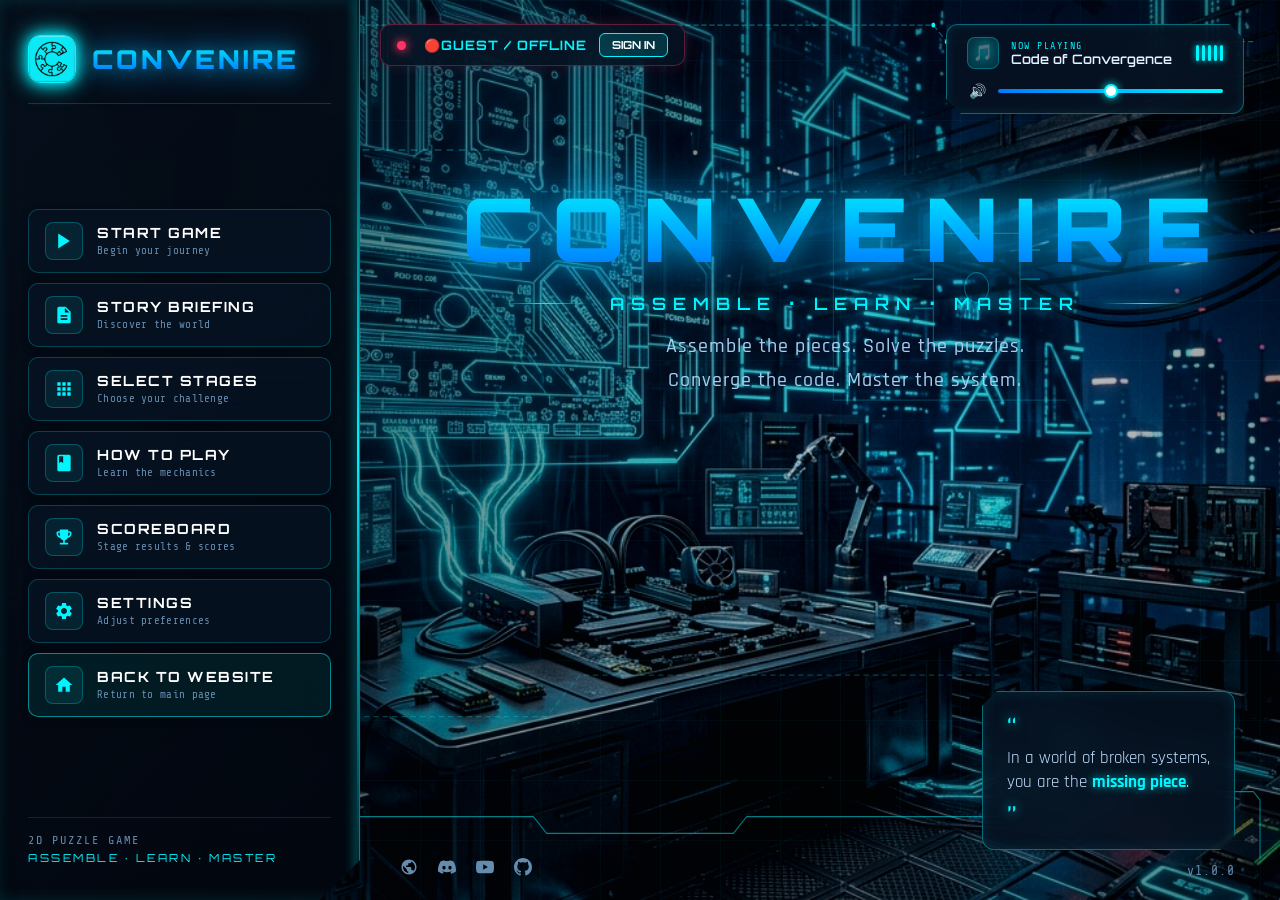
==== commit 4067201a: "Final Project" ====
--- a/game/MainMenu.html
+++ b/game/MainMenu.html
@@ -58,18 +58,6 @@
                         <line x1="1530" y1="370" x2="1560" y2="370" stroke="#00f5ff" stroke-width="2" />
                     </g>
                 </svg>
-
-                <!-- Motherboard Hardware Telemetry Background Readouts -->
-                <div class="motherboard-telemetry">
-                    <div class="telemetry-item item-top-right">
-                        <span class="telemetry-label">CHIPSET // BUS LINK</span>
-                        <span class="telemetry-val">Z790 CONVENIRE-CORE // READY</span>
-                    </div>
-                    <div class="telemetry-item item-bottom-mid">
-                        <span class="telemetry-label">PUZZLE MATRIX</span>
-                        <span class="telemetry-val">SOCKET LGA-1700 // HARDWARE OK</span>
-                    </div>
-                </div>
             </div>
 
             <!-- SVG Futuristic Sci-Fi HUD Wireframe Frame -->
@@ -418,13 +406,27 @@
                                             Incomplete</span>
                                     </div>
                                 </div>
+
+                                <div class="simple-score-row">
+                                    <div class="row-left">
+                                        <span class="stage-tag"
+                                            style="background:rgba(255,184,0,0.15); color:#ffb800; border-color:#ffb800;">BONUS
+                                            QUIZ</span>
+                                        <span class="stage-name">CSS NC II Theory Quiz</span>
+                                    </div>
+                                    <div class="row-right">
+                                        <span class="stage-score" id="playerBonusScore">0 / 50 PTS</span>
+                                        <span class="stage-status status-incomplete" id="playerBonusStatus">🔒
+                                            Incomplete</span>
+                                    </div>
+                                </div>
                             </div>
 
                             <!-- Total Score Display -->
                             <div class="simple-total-box">
                                 <div class="total-label-box">
                                     <span class="total-label">TOTAL SCORE</span>
-                                    <span class="total-max">Max Possible: 300 PTS</span>
+                                    <span class="total-max">Max Possible: 350 PTS</span>
                                 </div>
                                 <div class="total-score-val" id="playerGrandTotal">0 PTS</div>
                             </div>
@@ -435,7 +437,9 @@
                             <div class="rule-chip"><span>🖥️ Stage 1:</span> <strong>100 pts</strong></div>
                             <div class="rule-chip"><span>🔌 Stage 2:</span> <strong>100 pts</strong></div>
                             <div class="rule-chip"><span>✂️ Stage 3:</span> <strong>100 pts</strong></div>
-                            <div class="rule-chip highlight-chip"><span>🏆 Total:</span> <strong>300 pts</strong></div>
+                            <div class="rule-chip" style="border-color:#ffb800;"><span>⚡ Bonus Quiz:</span> <strong
+                                    style="color:#ffb800;">50 pts</strong></div>
+                            <div class="rule-chip highlight-chip"><span>🏆 Total:</span> <strong>350 pts</strong></div>
                         </div>
 
                         <!-- Top High Scores Leaderboard Table -->
@@ -454,6 +458,7 @@
                                             <th>STG 1</th>
                                             <th>STG 2</th>
                                             <th>STG 3</th>
+                                            <th>BONUS</th>
                                             <th>TOTAL</th>
                                             <th>GRADE</th>
                                         </tr>
@@ -931,10 +936,10 @@
             </div>
 
             <script src="javascript/storyEngine.js?v=20261002b"></script>
-            <script src="javascript/authEngine.js?v=20261002b"></script>
+            <script src="javascript/authEngine.js?v=20261011_bonus4"></script>
             <script src="javascript/tutorialEngine.js?v=20261002b"></script>
             <script src="javascript/cyberVideoEngine.js?v=20261002b"></script>
-            <script src="javascript/script.js?v=20261002b"></script>
+            <script src="javascript/script.js?v=20261012_stage_times"></script>
 </body>
 
 </html>
